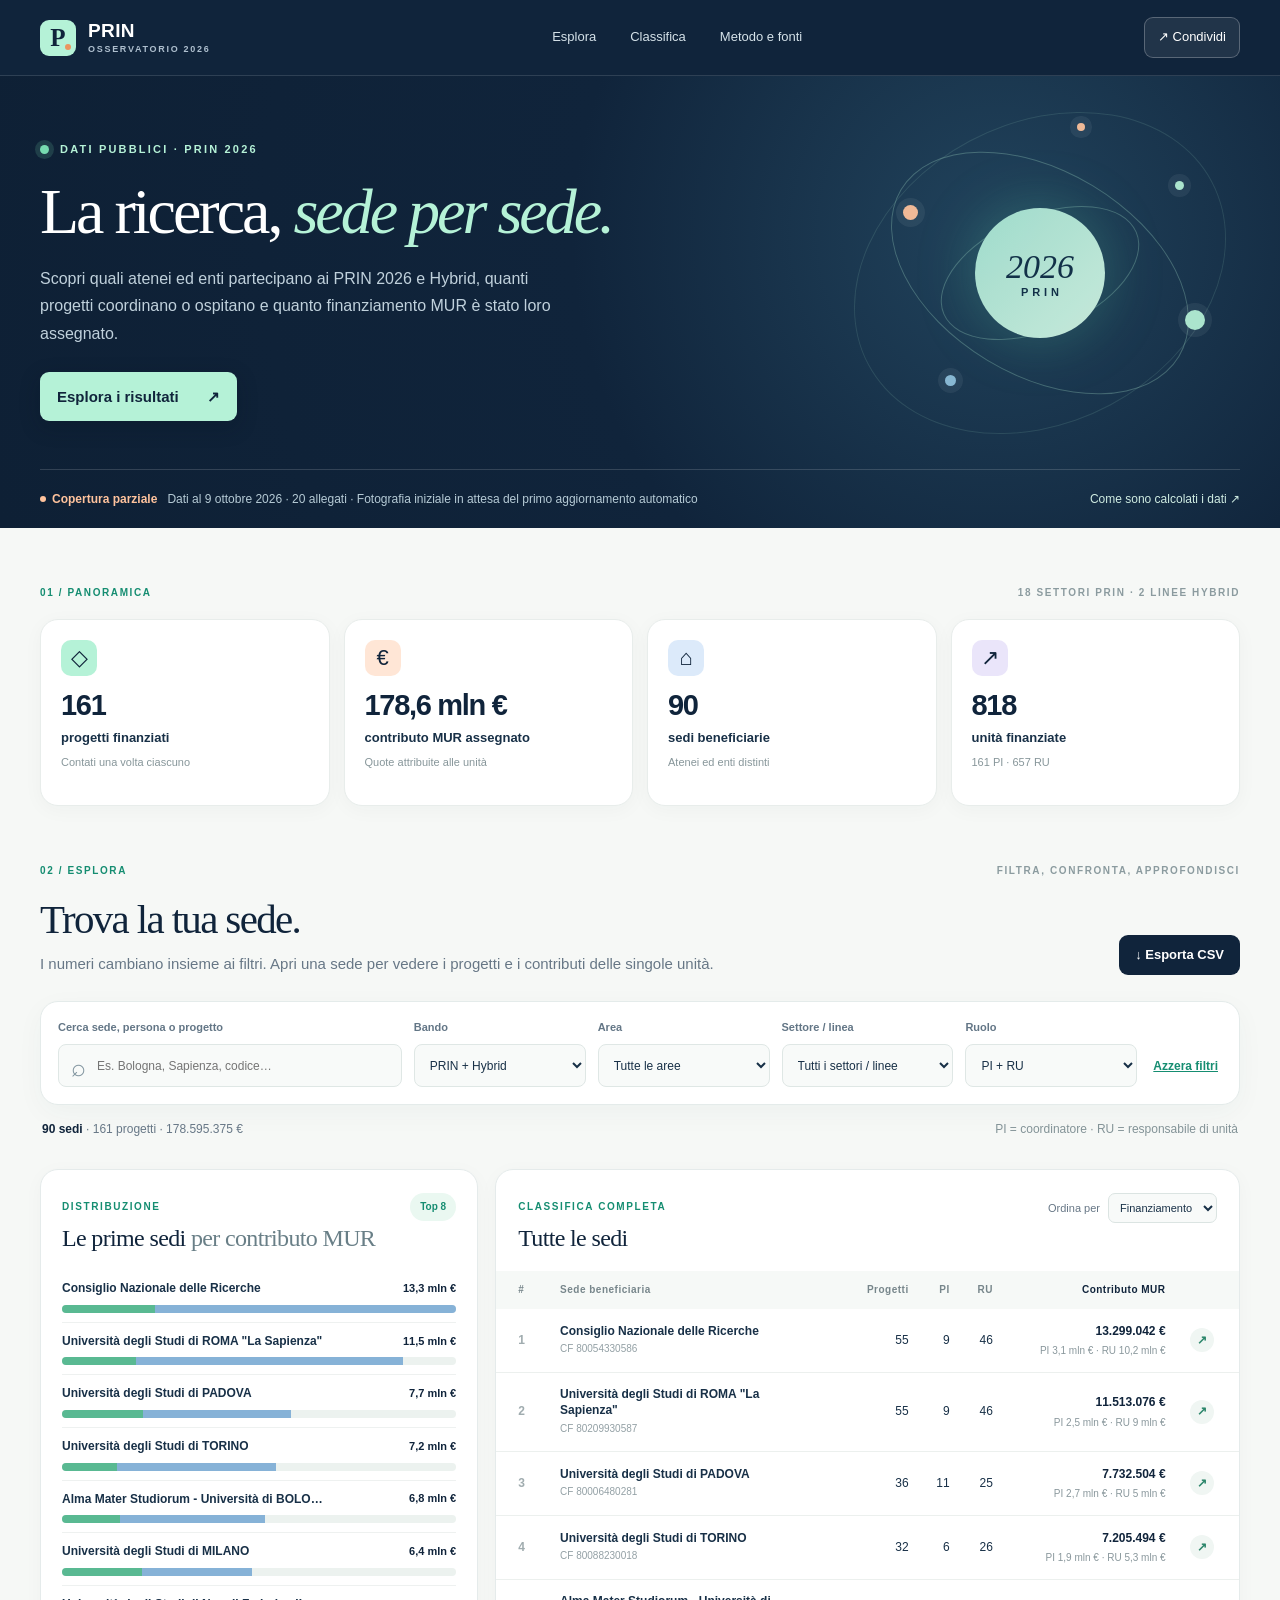
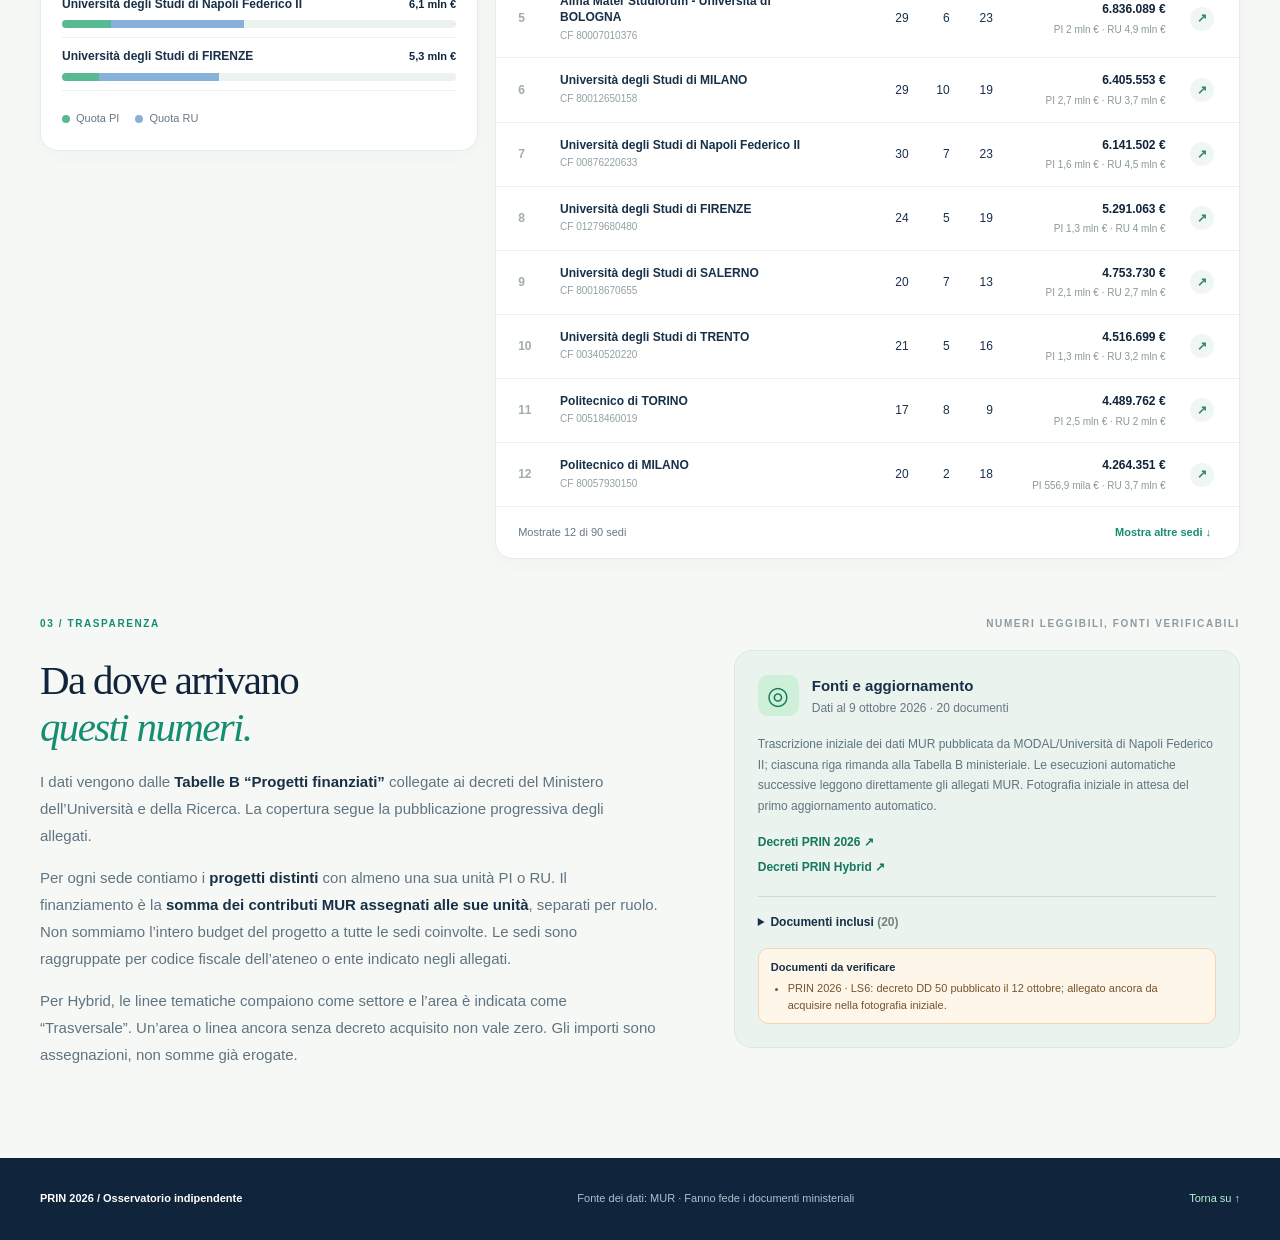
==== index.html @ c135c5c7 "Add files via upload" ====
<!doctype html>
<html lang="it">
<head>
  <meta charset="utf-8">
  <meta name="viewport" content="width=device-width, initial-scale=1">
  <meta name="theme-color" content="#10243b">
  <meta name="description" content="Esplora i progetti e i contributi MUR dei PRIN 2026 e PRIN Hybrid, per sede, area, settore e ruolo PI o RU.">
  <title>PRIN 2026 · Osservatorio dei finanziamenti</title>
  <link rel="icon" href="data:image/svg+xml,%3Csvg xmlns='http://www.w3.org/2000/svg' viewBox='0 0 64 64'%3E%3Crect width='64' height='64' rx='17' fill='%2310243b'/%3E%3Cpath d='M15 47V17h15c9 0 14 4 14 12s-5 12-14 12h-7v6zm8-14h7c4 0 6-1 6-4s-2-4-6-4h-7z' fill='%23aff0d6'/%3E%3Ccircle cx='48' cy='46' r='5' fill='%23ffbc8f'/%3E%3C/svg%3E">
  <link rel="stylesheet" href="./styles.css">
  <script defer src="./app.js"></script>
</head>
<body>
  <a class="skip" href="#esplora">Vai ai risultati</a>
  <header class="site-header">
    <div class="wrap nav-row">
      <a class="brand" href="#inizio" aria-label="PRIN 2026, torna all'inizio"><span class="brand-mark">P<span class="brand-dot"></span></span><span>PRIN <small>OSSERVATORIO 2026</small></span></a>
      <nav aria-label="Navigazione principale"><a href="#esplora">Esplora</a><a href="#classifica">Classifica</a><a href="#metodo">Metodo e fonti</a></nav>
      <button class="nav-share" type="button" id="shareBtn" aria-label="Copia il link con i filtri correnti">↗ <span>Condividi</span></button>
    </div>
  </header>

  <main id="inizio">
    <section class="hero" aria-labelledby="hero-title">
      <div class="wrap hero-inner">
        <div class="hero-copy">
          <p class="eyebrow"><span class="pulse" aria-hidden="true"></span> DATI PUBBLICI · PRIN 2026</p>
          <h1 id="hero-title">La ricerca, <em>sede per sede.</em></h1>
          <p class="hero-sub">Scopri quali atenei ed enti partecipano ai PRIN 2026 e Hybrid, quanti progetti coordinano o ospitano e quanto finanziamento MUR è stato loro assegnato.</p>
          <a class="hero-action" href="#esplora">Esplora i risultati <span aria-hidden="true">↗</span></a>
        </div>
        <div class="hero-art" aria-hidden="true"><span class="orbit orbit-one"></span><span class="orbit orbit-two"></span><span class="orbit orbit-three"></span><span class="art-center">2026<small>PRIN</small></span><span class="art-node node-a"></span><span class="art-node node-b"></span><span class="art-node node-c"></span><span class="art-node node-d"></span><span class="art-node node-e"></span></div>
      </div>
      <div class="wrap hero-foot"><div class="status-line" id="statusLine" role="status">Caricamento dei dati…</div><a href="#metodo">Come sono calcolati i dati <span aria-hidden="true">↗</span></a></div>
    </section>

    <section class="wrap overview" aria-label="Numeri principali">
      <div class="section-kicker"><span>01 / PANORAMICA</span><span id="coverageLabel">Risultati pubblicati e acquisiti</span></div>
      <div class="kpis">
        <div class="kpi"><div class="kpi-icon mint">◇</div><div class="kpi-value" id="kpiProjects">—</div><div class="kpi-name">progetti finanziati</div><div class="kpi-hint">Contati una volta ciascuno</div></div>
        <div class="kpi"><div class="kpi-icon peach">€</div><div class="kpi-value" id="kpiFunding">—</div><div class="kpi-name">contributo MUR assegnato</div><div class="kpi-hint">Quote attribuite alle unità</div></div>
        <div class="kpi"><div class="kpi-icon blue">⌂</div><div class="kpi-value" id="kpiInstitutions">—</div><div class="kpi-name">sedi beneficiarie</div><div class="kpi-hint">Atenei ed enti distinti</div></div>
        <div class="kpi"><div class="kpi-icon lavender">↗</div><div class="kpi-value" id="kpiUnits">—</div><div class="kpi-name">unità finanziate</div><div class="kpi-hint" id="rolesHint">PI e RU nelle Tabelle B</div></div>
      </div>
    </section>

    <section class="wrap explore" id="esplora" aria-labelledby="explore-title">
      <div class="section-kicker"><span>02 / ESPLORA</span><span>Filtra, confronta, approfondisci</span></div>
      <div class="section-heading"><div><h2 id="explore-title">Trova la tua sede.</h2><p>I numeri cambiano insieme ai filtri. Apri una sede per vedere i progetti e i contributi delle singole unità.</p></div><button class="export-btn" type="button" id="exportBtn" disabled>↓ Esporta CSV</button></div>

      <div class="filters" aria-label="Filtri dei risultati">
        <div class="search-wrap"><label for="search">Cerca sede, persona o progetto</label><div class="search-field"><span aria-hidden="true">⌕</span><input id="search" type="search" autocomplete="off" placeholder="Es. Bologna, Sapienza, codice…"></div></div>
        <div class="filter-field"><label for="program">Bando</label><select id="program"><option value="all">PRIN + Hybrid</option><option value="ordinary">PRIN 2026</option><option value="hybrid">PRIN Hybrid</option></select></div>
        <div class="filter-field"><label for="area">Area</label><select id="area"><option value="all">Tutte le aree</option></select></div>
        <div class="filter-field"><label for="sector">Settore / linea</label><select id="sector"><option value="all">Tutti</option></select></div>
        <div class="filter-field"><label for="role">Ruolo</label><select id="role"><option value="all">PI + RU</option><option value="PI">Solo PI</option><option value="RU">Solo RU</option></select></div>
        <button class="clear-btn" type="button" id="resetBtn">Azzera filtri</button>
      </div>
      <div class="filter-meta"><span id="matchSummary" aria-live="polite">—</span><span class="filter-tip">PI = coordinatore · RU = responsabile di unità</span></div>
    </section>

    <section class="wrap rankings" id="classifica" aria-labelledby="ranking-title">
      <div class="chart-panel"><div class="panel-top"><div><span class="panel-label">DISTRIBUZIONE</span><h2>Le prime sedi <span>per contributo MUR</span></h2></div><span class="chart-tag" id="chartTag">Top 8</span></div><div id="chart" class="chart" aria-label="Prime otto sedi per finanziamento"></div><div class="chart-legend"><span><i class="legend-dot pi"></i>Quota PI</span><span><i class="legend-dot ru"></i>Quota RU</span></div></div>
      <div class="list-panel"><div class="panel-top"><div><span class="panel-label">CLASSIFICA COMPLETA</span><h2 id="ranking-title">Tutte le sedi</h2></div><label class="sort-control" for="sort">Ordina per <select id="sort"><option value="funding">Finanziamento</option><option value="projects">Progetti</option><option value="pi">Progetti PI</option><option value="name">Nome</option></select></label></div>
        <div class="table-scroll"><table><thead><tr><th scope="col">#</th><th scope="col">Sede beneficiaria</th><th scope="col" class="num">Progetti</th><th scope="col" class="num">PI</th><th scope="col" class="num">RU</th><th scope="col" class="num money-col">Contributo MUR</th><th scope="col"><span class="sr-only">Dettaglio</span></th></tr></thead><tbody id="rankBody"><tr><td colspan="7" class="empty">Caricamento…</td></tr></tbody></table></div>
        <div class="list-foot"><span id="showing">—</span><button type="button" id="moreBtn" hidden>Mostra altre sedi ↓</button></div>
      </div>
    </section>

    <section class="wrap method" id="metodo" aria-labelledby="method-title"><div class="section-kicker"><span>03 / TRASPARENZA</span><span>Numeri leggibili, fonti verificabili</span></div><div class="method-layout"><div><h2 id="method-title">Da dove arrivano<br><em>questi numeri.</em></h2><p>I dati vengono dalle <strong>Tabelle B “Progetti finanziati”</strong> collegate ai decreti del Ministero dell’Università e della Ricerca. La copertura segue la pubblicazione progressiva degli allegati.</p><p>Per ogni sede contiamo i <strong>progetti distinti</strong> con almeno una sua unità PI o RU. Il finanziamento è la <strong>somma dei contributi MUR assegnati alle sue unità</strong>, separati per ruolo. Non sommiamo l’intero budget del progetto a tutte le sedi coinvolte. Le sedi sono raggruppate per codice fiscale dell’ateneo o ente indicato negli allegati.</p><p>Per Hybrid, le linee tematiche compaiono come settore e l’area è indicata come “Trasversale”. Un’area o linea ancora senza decreto acquisito non vale zero. Gli importi sono assegnazioni, non somme già erogate.</p></div><aside class="source-card"><div class="source-head"><span class="source-icon">◎</span><div><strong>Fonti e aggiornamento</strong><span id="sourceDate">In caricamento…</span></div></div><p id="sourceState">I risultati pubblicati sono acquisiti automaticamente quando il sito ospitante esegue l’aggiornamento programmato.</p><div class="source-links"><a href="https://prin.mur.gov.it/Pages/Index/301" target="_blank" rel="noopener noreferrer">Decreti PRIN 2026 ↗</a><a href="https://prin.mur.gov.it/Pages/Index/321" target="_blank" rel="noopener noreferrer">Decreti PRIN Hybrid ↗</a></div><details><summary>Documenti inclusi <span id="docCount"></span></summary><div id="documents" class="document-list"></div></details><div class="source-warning" id="sourceWarnings" hidden></div></aside></div></section>
  </main>
  <footer><div class="wrap footer-inner"><span>PRIN <span class="footer-year">2026</span> / Osservatorio indipendente</span><span>Fonte dei dati: MUR · Fanno fede i documenti ministeriali</span><a href="#inizio">Torna su ↑</a></div></footer>
  <dialog id="detailDialog" aria-labelledby="detailTitle"><div class="dialog-head"><div><span class="panel-label">DETTAGLIO SEDE</span><h2 id="detailTitle"></h2><p id="detailSubtitle"></p></div><button type="button" id="closeDialog" class="dialog-close" aria-label="Chiudi dettaglio">×</button></div><div id="detailContent" class="dialog-content"></div></dialog>
  <div id="toast" class="toast" role="status" aria-live="polite"></div>
</body>
</html>
---- styles.css ----
:root{--navy:#10243b;--navy-2:#183650;--ink:#183047;--muted:#677786;--line:#dfe7e8;--paper:#f6f8f6;--white:#fff;--mint:#b5f2d7;--green:#158d71;--peach:#ffc39d;--blue:#dceafa;--lav:#eae5fa;--radius:18px}
*{box-sizing:border-box}html{scroll-behavior:smooth;scroll-padding-top:90px}body{margin:0;background:var(--paper);color:var(--ink);font:15px/1.55 -apple-system,BlinkMacSystemFont,"Segoe UI",Arial,sans-serif;-webkit-font-smoothing:antialiased}button,input,select{font:inherit}button{cursor:pointer}a{color:inherit}a:focus-visible,button:focus-visible,input:focus-visible,select:focus-visible,summary:focus-visible{outline:3px solid #33b594;outline-offset:3px}.wrap{width:min(1220px,calc(100% - 80px));margin:auto}.sr-only{position:absolute;width:1px;height:1px;padding:0;margin:-1px;overflow:hidden;clip:rect(0,0,0,0);white-space:nowrap;border:0}.skip{position:fixed;left:1rem;top:-4rem;z-index:20;background:white;padding:.65rem 1rem}.skip:focus{top:1rem}
.site-header{height:76px;background:var(--navy);color:white;border-bottom:1px solid #ffffff20}.nav-row{height:100%;display:flex;align-items:center;justify-content:space-between;gap:28px}.brand{display:inline-flex;gap:12px;align-items:center;text-decoration:none;font-size:19px;font-weight:800;letter-spacing:.02em;line-height:1}.brand small{display:block;color:#aebfce;font-size:9px;letter-spacing:.19em;font-weight:700;margin-top:5px}.brand-mark{position:relative;display:grid;place-items:center;width:36px;height:36px;border-radius:9px;background:var(--mint);color:var(--navy);font:700 25px Georgia,serif}.brand-dot{position:absolute;width:6px;height:6px;border-radius:50%;background:#eb955f;right:5px;bottom:6px}.nav-row nav{display:flex;align-items:center;gap:34px}.nav-row nav a{color:#d5e2e9;text-decoration:none;font-size:13px}.nav-row nav a:hover{color:var(--mint)}.nav-share{background:#ffffff13;border:1px solid #ffffff40;color:white;border-radius:9px;padding:9px 13px;font-size:13px}.nav-share:hover{background:#ffffff28}
.hero{background:radial-gradient(circle at 78% 35%,#21435c 0,#10243b 41%,#0e2035 100%);color:white;overflow:hidden}.hero-inner{min-height:382px;display:grid;grid-template-columns:1.1fr .9fr;align-items:center;position:relative}.hero-copy{padding:54px 0 48px;z-index:1}.eyebrow{color:var(--mint);font-size:11px;font-weight:800;letter-spacing:.2em;display:flex;align-items:center;gap:11px}.pulse{width:9px;height:9px;background:#77dbb0;border-radius:50%;box-shadow:0 0 0 5px #77dbb029}.hero h1{font:normal clamp(47px,5vw,77px)/1.05 Georgia,"Times New Roman",serif;letter-spacing:-.047em;max-width:650px;margin:20px 0}.hero h1 em{color:var(--mint);font-weight:400}.hero-sub{color:#c0d1dc;max-width:525px;font-size:16px;line-height:1.7;margin:0 0 25px}.hero-action{display:inline-flex;align-items:center;gap:28px;background:var(--mint);color:var(--navy);font-weight:750;text-decoration:none;padding:13px 17px;border-radius:9px;box-shadow:0 6px 20px #09131f40}.hero-action:hover{background:#d8fae8}.hero-art{position:relative;width:400px;height:335px;justify-self:end;opacity:.93}.orbit{position:absolute;border:1px solid #b5f2d74a;border-radius:50%;left:50%;top:50%;transform:translate(-50%,-50%) rotate(-23deg)}.orbit-one{width:210px;height:115px}.orbit-two{width:325px;height:205px;transform:translate(-50%,-50%) rotate(31deg)}.orbit-three{width:390px;height:300px;transform:translate(-50%,-50%) rotate(-28deg);border-color:#b5f2d721}.art-center{position:absolute;left:50%;top:50%;transform:translate(-50%,-50%);display:grid;place-items:center;align-content:center;width:130px;height:130px;border-radius:50%;background:linear-gradient(135deg,#a9e7d4,#d4f7e5);color:#123047;font:italic 34px Georgia,serif;box-shadow:0 0 60px #60d5a745}.art-center small{display:block;font:700 11px Arial,sans-serif;letter-spacing:.35em;margin-left:.35em}.art-node{position:absolute;border-radius:50%;box-shadow:0 0 0 7px #ffffff11}.node-a{width:15px;height:15px;background:var(--peach);left:63px;top:100px}.node-b{width:9px;height:9px;background:#b7f2d7;left:335px;top:76px}.node-c{width:20px;height:20px;background:#b7f2d7;left:345px;top:205px}.node-d{width:11px;height:11px;background:#90c1dc;left:105px;top:270px}.node-e{width:8px;height:8px;background:var(--peach);left:237px;top:18px}.hero-foot{display:flex;justify-content:space-between;align-items:center;gap:20px;min-height:59px;border-top:1px solid #ffffff26;color:#b6cbd6;font-size:12px}.hero-foot a{text-decoration:none;color:#cfece2;white-space:nowrap}.hero-foot a:hover{text-decoration:underline}.status-line{display:flex;gap:10px;align-items:center;flex-wrap:wrap}.status-badge{display:inline-flex;align-items:center;gap:6px;color:var(--mint);font-weight:750}.status-badge:before{content:"";width:6px;height:6px;background:#79d9ad;border-radius:50%}.status-badge.attention{color:var(--peach)}.status-badge.attention:before{background:var(--peach)}
.overview,.explore,.rankings,.method{padding-top:57px}.section-kicker{display:flex;justify-content:space-between;align-items:center;gap:18px;color:#8b9b9f;font-size:10px;font-weight:800;letter-spacing:.16em;text-transform:uppercase;margin-bottom:18px}.section-kicker span:first-child{color:var(--green)}.kpis{display:grid;grid-template-columns:repeat(4,1fr);gap:14px}.kpi{background:white;border:1px solid #e8edeb;border-radius:var(--radius);padding:20px;min-height:187px;box-shadow:0 4px 20px #1b344509}.kpi-icon{display:grid;place-items:center;width:36px;height:36px;border-radius:10px;font-size:22px;line-height:1;color:var(--navy);margin-bottom:14px}.kpi-icon.mint{background:var(--mint)}.kpi-icon.peach{background:#ffe6d6}.kpi-icon.blue{background:var(--blue)}.kpi-icon.lavender{background:var(--lav)}.kpi-value{font-size:29px;letter-spacing:-.045em;font-weight:800;color:var(--navy);line-height:1.1;white-space:nowrap}.kpi-name{font-size:13px;font-weight:730;margin-top:7px}.kpi-hint{color:#87969a;font-size:11px;margin-top:5px}
.section-heading{display:flex;justify-content:space-between;align-items:end;gap:18px;margin-bottom:26px}.section-heading h2,.method h2{font:normal clamp(34px,3.2vw,47px)/1.15 Georgia,serif;letter-spacing:-.04em;color:var(--navy);margin:0 0 9px}.section-heading p{color:var(--muted);margin:0;max-width:750px}.export-btn{background:var(--navy);color:white;border:0;border-radius:9px;padding:10px 16px;white-space:nowrap;font-weight:700;font-size:13px}.export-btn:hover{background:#234665}.export-btn:disabled{opacity:.5;cursor:wait}.filters{display:grid;grid-template-columns:minmax(220px,2fr) repeat(4,minmax(110px,1fr)) auto;gap:12px;align-items:end;background:white;border:1px solid #e4ebea;border-radius:var(--radius);padding:17px;box-shadow:0 8px 28px #25424a0a}.filters label{display:block;color:#637686;font-weight:750;font-size:11px;margin:0 0 8px}.filters input,.filters select{background:#f8faf9;color:var(--ink);border:1px solid #dfe7e5;border-radius:8px;height:43px;width:100%;padding:0 11px;font-size:12px;outline:none}.filters input:focus,.filters select:focus{border-color:var(--green);box-shadow:0 0 0 3px #82dac138}.filters select{padding-right:7px}.search-field{position:relative}.search-field span{position:absolute;left:13px;top:4px;font-size:25px;color:#81949f;pointer-events:none}.search-field input{padding-left:38px}.clear-btn{background:transparent;color:var(--green);border:0;text-decoration:underline;font-size:12px;font-weight:750;white-space:nowrap;padding:0 4px 12px}.clear-btn:hover{color:#105e50}.filter-meta{display:flex;align-items:center;justify-content:space-between;gap:15px;color:var(--muted);font-size:12px;margin:15px 2px 0}.filter-meta strong{color:var(--navy)}.filter-tip{color:#839397}
.rankings{display:grid;grid-template-columns:1fr 1.7fr;gap:17px;padding-top:30px;align-items:start}.chart-panel,.list-panel{background:white;border:1px solid #e5ebeb;border-radius:var(--radius);box-shadow:0 4px 20px #1b344508;overflow:hidden}.chart-panel{padding:23px 21px}.panel-top{display:flex;align-items:start;justify-content:space-between;gap:12px}.panel-label{color:var(--green);font-size:10px;letter-spacing:.16em;font-weight:800}.panel-top h2{font:normal 24px/1.25 Georgia,serif;letter-spacing:-.027em;color:var(--navy);margin:7px 0 0}.panel-top h2 span{color:#697f87}.chart-tag{color:var(--green);background:#eaf8f1;border-radius:30px;font-size:10px;font-weight:800;padding:6px 10px;white-space:nowrap}.chart{padding-top:17px;min-height:330px}.bar-row{padding:9px 0;border-bottom:1px solid #eef1f0}.bar-head{display:flex;justify-content:space-between;gap:10px;align-items:center;font-size:12px;margin-bottom:7px}.bar-head button{background:none;border:0;padding:0;text-align:left;color:var(--ink);font-weight:710;overflow:hidden;white-space:nowrap;text-overflow:ellipsis;max-width:68%}.bar-head button:hover{text-decoration:underline}.bar-head strong{white-space:nowrap;font-variant-numeric:tabular-nums;font-size:11px;color:var(--navy)}.bar-track{height:8px;background:#ecf2ef;border-radius:20px;overflow:hidden;display:flex}.bar-piece{height:100%}.bar-piece.pi{background:#59b992}.bar-piece.ru{background:#86b2d7}.chart-legend{display:flex;gap:16px;margin:19px 0 0;color:var(--muted);font-size:11px}.chart-legend span{display:flex;align-items:center;gap:6px}.legend-dot{display:inline-block;width:8px;height:8px;border-radius:50%}.legend-dot.pi{background:#59b992}.legend-dot.ru{background:#86b2d7}
.list-panel .panel-top{padding:23px 22px 18px}.sort-control{display:flex;align-items:center;gap:8px;color:var(--muted);font-size:11px;white-space:nowrap}.sort-control select{border:1px solid #dbe4e2;border-radius:7px;background:#f8faf9;color:var(--ink);padding:7px;font-size:11px}.table-scroll{overflow-x:auto}table{width:100%;border-collapse:collapse;font-size:12px;min-width:610px}thead{background:#f6f9f7;color:#77868b}th{text-align:left;padding:11px 12px;font-size:10px;letter-spacing:.05em;font-weight:800}th:first-child,td:first-child{padding-left:22px}th:last-child,td:last-child{padding-right:20px}td{padding:13px 12px;border-bottom:1px solid #ecf0ee;vertical-align:middle}tr:last-child td{border-bottom:0}tbody tr:hover{background:#f7fbf8}.rank-no{color:#a0acaf;font-weight:750}.inst-button{border:0;background:none;padding:0;text-align:left;color:var(--ink);font-weight:700;line-height:1.38;max-width:250px}.inst-button:hover{color:var(--green);text-decoration:underline}.inst-sub{display:block;color:#93a0a5;font-size:10px;font-weight:500;margin-top:3px}.num{text-align:right;font-variant-numeric:tabular-nums}.money-col{font-weight:800;color:var(--navy);white-space:nowrap}.row-arrow{border:0;background:#f0f6f3;color:#2c866b;width:24px;height:24px;border-radius:50%;font-weight:bold}.row-arrow:hover{background:#d9f1e6}.empty{text-align:center;padding:34px;color:var(--muted)}.list-foot{display:flex;align-items:center;justify-content:space-between;gap:12px;padding:16px 22px;color:var(--muted);font-size:11px;border-top:1px solid #edf1f0}.list-foot button{background:none;color:var(--green);border:0;font-size:11px;font-weight:800}.list-foot button:hover{text-decoration:underline}
.method{padding-bottom:75px}.method-layout{display:grid;grid-template-columns:1.1fr .9fr;gap:75px;align-items:start}.method h2{margin:7px 0 17px}.method h2 em{color:var(--green);font-weight:400}.method p{color:#5f7480;line-height:1.8;max-width:670px}.method strong{color:var(--ink)}.source-card{background:#eaf3ed;border:1px solid #daeadf;padding:23px;border-radius:var(--radius);color:var(--ink)}.source-head{display:flex;align-items:center;gap:13px}.source-head strong,.source-head span:last-child{display:block}.source-head span:last-child{font-size:12px;color:var(--muted);margin-top:2px}.source-icon{display:grid;place-items:center;width:41px;height:41px;border-radius:10px;background:#cef0d8;color:#167b5c;font-size:25px}.source-card p{font-size:12px;line-height:1.7;margin:17px 0}.source-links{display:grid;gap:6px}.source-links a,.document-list a{font-size:12px;font-weight:700;color:#16785e;text-decoration:none}.source-links a:hover,.document-list a:hover{text-decoration:underline}.source-card details{margin-top:20px;border-top:1px solid #cadece;padding-top:16px}.source-card summary{font-size:12px;font-weight:750;cursor:pointer}.source-card summary span{color:#72857b}.document-list{margin-top:12px;max-height:225px;overflow:auto;display:grid;gap:7px}.document-list a{display:block;font-weight:600}.source-warning{margin-top:16px;background:#fff6ea;border:1px solid #f1d4b3;color:#75532d;border-radius:10px;padding:10px 12px;font-size:11px;line-height:1.5}.source-warning strong{display:block;margin-bottom:5px}.source-warning ul{margin:0;padding-left:17px}
footer{background:var(--navy);color:#adc2cd}.footer-inner{display:flex;justify-content:space-between;align-items:center;gap:14px;min-height:82px;font-size:11px}.footer-inner span:first-child{color:white;font-weight:750}.footer-year{color:var(--mint)}.footer-inner a{color:var(--mint);text-decoration:none}
dialog{border:0;border-radius:18px;padding:0;width:min(700px,calc(100% - 28px));max-height:min(85vh,850px);box-shadow:0 24px 75px #091f3680;color:var(--ink)}dialog::backdrop{background:#071c31b5;backdrop-filter:blur(3px)}.dialog-head{padding:26px 28px 20px;display:flex;justify-content:space-between;align-items:start;gap:12px;border-bottom:1px solid var(--line)}.dialog-head h2{font:normal 30px/1.15 Georgia,serif;letter-spacing:-.03em;margin:6px 0 4px;color:var(--navy)}.dialog-head p{color:var(--muted);font-size:12px;margin:0}.dialog-close{flex:none;width:32px;height:32px;border-radius:50%;border:0;background:#f0f4f2;color:var(--navy);font-size:23px;line-height:1}.dialog-content{padding:22px 28px 28px;max-height:calc(85vh - 118px);overflow:auto}.detail-metrics{display:grid;grid-template-columns:repeat(3,1fr);gap:10px;margin-bottom:22px}.detail-metrics div{background:#f3f8f5;padding:13px;border-radius:10px}.detail-metrics strong{display:block;color:var(--navy);font-size:20px}.detail-metrics span{display:block;font-size:11px;color:var(--muted)}.detail-heading{font-weight:800;font-size:12px;margin:0 0 10px;color:var(--navy)}.project-card{border:1px solid var(--line);border-radius:10px;padding:13px;margin-bottom:9px}.project-top{display:flex;justify-content:space-between;align-items:start;gap:10px}.project-top strong{display:block;font-size:13px;color:var(--navy);line-height:1.3}.project-top small{display:block;color:var(--muted);font-size:11px;margin-top:3px}.project-amount{color:var(--navy);font-weight:800;white-space:nowrap;font-size:12px}.project-bottom{display:flex;flex-wrap:wrap;justify-content:space-between;gap:6px;margin-top:11px;color:var(--muted);font-size:11px}.role-chip{color:#15775b;background:#e4f5eb;border-radius:6px;padding:2px 6px;font-weight:800}.role-chip.ru{color:#427293;background:#e7f2fb}.project-bottom a{color:var(--green);text-decoration:none}.project-bottom a:hover{text-decoration:underline}.toast{position:fixed;right:22px;bottom:22px;z-index:15;background:var(--navy);color:white;padding:12px 16px;border-radius:10px;box-shadow:0 10px 25px #10243b44;opacity:0;transform:translateY(10px);transition:.2s;pointer-events:none;font-size:12px}.toast.visible{opacity:1;transform:translateY(0)}
@media(max-width:1100px){.filters{grid-template-columns:repeat(4,1fr)}.search-wrap{grid-column:span 2}.clear-btn{justify-self:start}.rankings{grid-template-columns:1fr 1.35fr}.hero-art{transform:scale(.82);transform-origin:center right}}@media(max-width:800px){.wrap{width:min(100% - 36px,650px)}.site-header{height:66px}.nav-row nav{display:none}.hero-inner{display:block;min-height:unset}.hero-copy{padding:47px 0 35px}.hero h1{font-size:clamp(44px,9vw,64px)}.hero-art{display:none}.hero-foot{padding:12px 0;align-items:flex-start}.kpis{grid-template-columns:repeat(2,1fr)}.rankings,.method-layout{grid-template-columns:1fr}.method-layout{gap:20px}.chart{min-height:0}.filters{grid-template-columns:repeat(2,1fr)}.search-wrap{grid-column:span 2}.filter-field{min-width:0}.section-heading{align-items:start}.section-kicker span:last-child{display:none}}@media(max-width:520px){.wrap{width:calc(100% - 28px)}.brand{font-size:16px}.brand small{font-size:8px}.brand-mark{width:32px;height:32px}.nav-share span{display:none}.hero-sub{font-size:14px}.hero-foot a{display:none}.overview,.explore,.method{padding-top:40px}.kpis{gap:9px}.kpi{min-height:151px;padding:14px}.kpi-value{font-size:23px}.kpi-name{font-size:12px}.section-heading{display:block}.export-btn{margin-top:16px}.filters{padding:13px;gap:10px}.filter-tip{display:none}.filter-field select{font-size:11px}.rankings{padding-top:20px}.method{padding-bottom:45px}.section-kicker{font-size:9px}.panel-top h2{font-size:21px}.list-panel .panel-top{display:block}.sort-control{margin-top:13px}.dialog-head,.dialog-content{padding-left:17px;padding-right:17px}.detail-metrics{grid-template-columns:repeat(3,1fr)}.detail-metrics strong{font-size:16px}.footer-inner{align-items:flex-start;flex-direction:column;padding:19px 0;gap:5px}}
.table-scroll table{min-width:690px}.funding-split{display:block;color:#89979c;font-size:10px;font-weight:500;margin-top:3px}.detail-split{color:var(--muted);font-size:12px;margin:0 0 22px}.detail-split strong{color:var(--navy)}
@media(prefers-reduced-motion:reduce){html{scroll-behavior:auto}.toast{transition:none}}
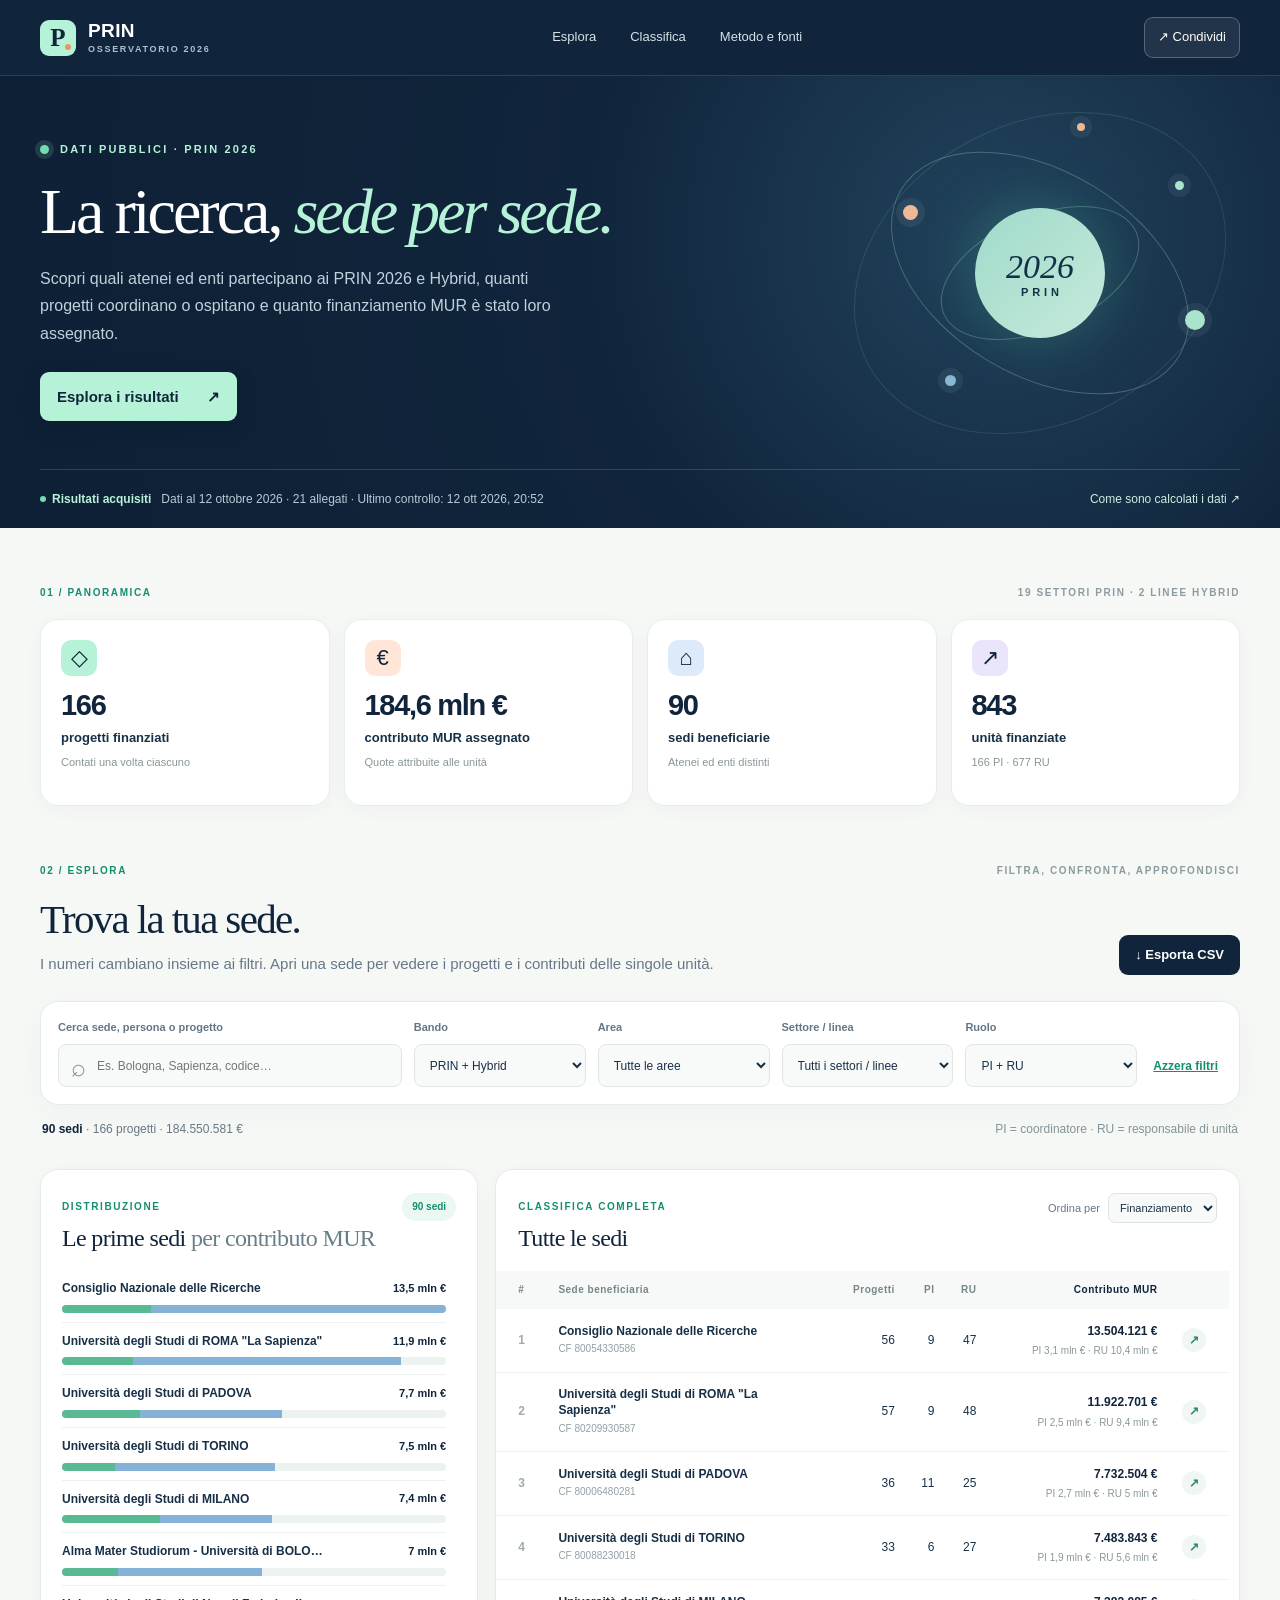
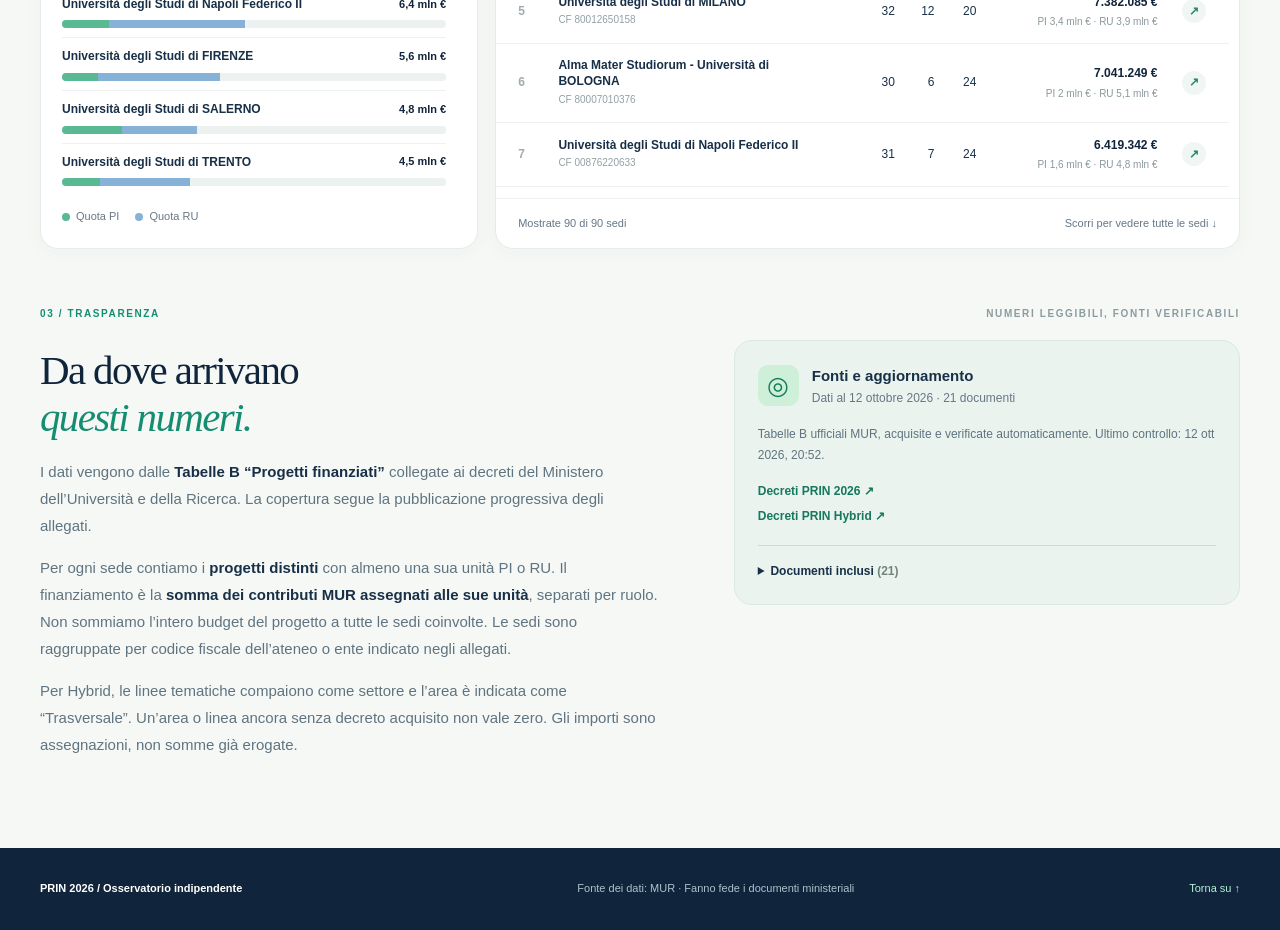
==== commit 0af08a1e: "Add files via upload" ====
--- a/index.html
+++ b/index.html
@@ -60,10 +60,10 @@
     </section>
 
     <section class="wrap rankings" id="classifica" aria-labelledby="ranking-title">
-      <div class="chart-panel"><div class="panel-top"><div><span class="panel-label">DISTRIBUZIONE</span><h2>Le prime sedi <span>per contributo MUR</span></h2></div><span class="chart-tag" id="chartTag">Top 8</span></div><div id="chart" class="chart" aria-label="Prime otto sedi per finanziamento"></div><div class="chart-legend"><span><i class="legend-dot pi"></i>Quota PI</span><span><i class="legend-dot ru"></i>Quota RU</span></div></div>
+      <div class="chart-panel"><div class="panel-top"><div><span class="panel-label">DISTRIBUZIONE</span><h2>Le prime sedi <span>per contributo MUR</span></h2></div><span class="chart-tag" id="chartTag">Tutte le sedi</span></div><div id="chart" class="chart" tabindex="0" role="region" aria-label="Tutte le sedi per contributo MUR: elenco scorribile"></div><div class="chart-legend"><span><i class="legend-dot pi"></i>Quota PI</span><span><i class="legend-dot ru"></i>Quota RU</span></div></div>
       <div class="list-panel"><div class="panel-top"><div><span class="panel-label">CLASSIFICA COMPLETA</span><h2 id="ranking-title">Tutte le sedi</h2></div><label class="sort-control" for="sort">Ordina per <select id="sort"><option value="funding">Finanziamento</option><option value="projects">Progetti</option><option value="pi">Progetti PI</option><option value="name">Nome</option></select></label></div>
-        <div class="table-scroll"><table><thead><tr><th scope="col">#</th><th scope="col">Sede beneficiaria</th><th scope="col" class="num">Progetti</th><th scope="col" class="num">PI</th><th scope="col" class="num">RU</th><th scope="col" class="num money-col">Contributo MUR</th><th scope="col"><span class="sr-only">Dettaglio</span></th></tr></thead><tbody id="rankBody"><tr><td colspan="7" class="empty">Caricamento…</td></tr></tbody></table></div>
-        <div class="list-foot"><span id="showing">—</span><button type="button" id="moreBtn" hidden>Mostra altre sedi ↓</button></div>
+        <div class="table-scroll" tabindex="0" role="region" aria-label="Classifica completa delle sedi: tabella scorribile"><table><thead><tr><th scope="col">#</th><th scope="col">Sede beneficiaria</th><th scope="col" class="num">Progetti</th><th scope="col" class="num">PI</th><th scope="col" class="num">RU</th><th scope="col" class="num money-col">Contributo MUR</th><th scope="col"><span class="sr-only">Dettaglio</span></th></tr></thead><tbody id="rankBody"><tr><td colspan="7" class="empty">Caricamento…</td></tr></tbody></table></div>
+        <div class="list-foot"><span id="showing">—</span><span>Scorri per vedere tutte le sedi ↓</span></div>
       </div>
     </section>
 
--- a/styles.css
+++ b/styles.css
@@ -12,3 +12,14 @@
 @media(max-width:1100px){.filters{grid-template-columns:repeat(4,1fr)}.search-wrap{grid-column:span 2}.clear-btn{justify-self:start}.rankings{grid-template-columns:1fr 1.35fr}.hero-art{transform:scale(.82);transform-origin:center right}}@media(max-width:800px){.wrap{width:min(100% - 36px,650px)}.site-header{height:66px}.nav-row nav{display:none}.hero-inner{display:block;min-height:unset}.hero-copy{padding:47px 0 35px}.hero h1{font-size:clamp(44px,9vw,64px)}.hero-art{display:none}.hero-foot{padding:12px 0;align-items:flex-start}.kpis{grid-template-columns:repeat(2,1fr)}.rankings,.method-layout{grid-template-columns:1fr}.method-layout{gap:20px}.chart{min-height:0}.filters{grid-template-columns:repeat(2,1fr)}.search-wrap{grid-column:span 2}.filter-field{min-width:0}.section-heading{align-items:start}.section-kicker span:last-child{display:none}}@media(max-width:520px){.wrap{width:calc(100% - 28px)}.brand{font-size:16px}.brand small{font-size:8px}.brand-mark{width:32px;height:32px}.nav-share span{display:none}.hero-sub{font-size:14px}.hero-foot a{display:none}.overview,.explore,.method{padding-top:40px}.kpis{gap:9px}.kpi{min-height:151px;padding:14px}.kpi-value{font-size:23px}.kpi-name{font-size:12px}.section-heading{display:block}.export-btn{margin-top:16px}.filters{padding:13px;gap:10px}.filter-tip{display:none}.filter-field select{font-size:11px}.rankings{padding-top:20px}.method{padding-bottom:45px}.section-kicker{font-size:9px}.panel-top h2{font-size:21px}.list-panel .panel-top{display:block}.sort-control{margin-top:13px}.dialog-head,.dialog-content{padding-left:17px;padding-right:17px}.detail-metrics{grid-template-columns:repeat(3,1fr)}.detail-metrics strong{font-size:16px}.footer-inner{align-items:flex-start;flex-direction:column;padding:19px 0;gap:5px}}
 .table-scroll table{min-width:690px}.funding-split{display:block;color:#89979c;font-size:10px;font-weight:500;margin-top:3px}.detail-split{color:var(--muted);font-size:12px;margin:0 0 22px}.detail-split strong{color:var(--navy)}
 @media(prefers-reduced-motion:reduce){html{scroll-behavior:auto}.toast{transition:none}}
+
+/* Both rankings contain every matching institution and scroll independently. */
+.rankings{--ranking-height:680px}
+.chart-panel,.list-panel{height:var(--ranking-height);min-width:0;display:flex;flex-direction:column}
+.chart-panel .panel-top,.list-panel .panel-top,.chart-legend,.list-foot{flex:none}
+.chart{flex:1;min-height:0;margin-top:17px;padding-top:0;overflow-y:auto;scrollbar-gutter:stable}
+.table-scroll{flex:1;min-height:0;overflow:auto;scrollbar-gutter:stable}
+.table-scroll thead th{position:sticky;top:0;z-index:1;background:#f6f9f7}
+.chart,.table-scroll{scrollbar-width:thin;scrollbar-color:#91b5a6 #f3f7f5}
+.chart:focus-visible,.table-scroll:focus-visible{outline:3px solid #33b594;outline-offset:-3px}
+@media(max-width:800px){.rankings{--ranking-height:560px}}
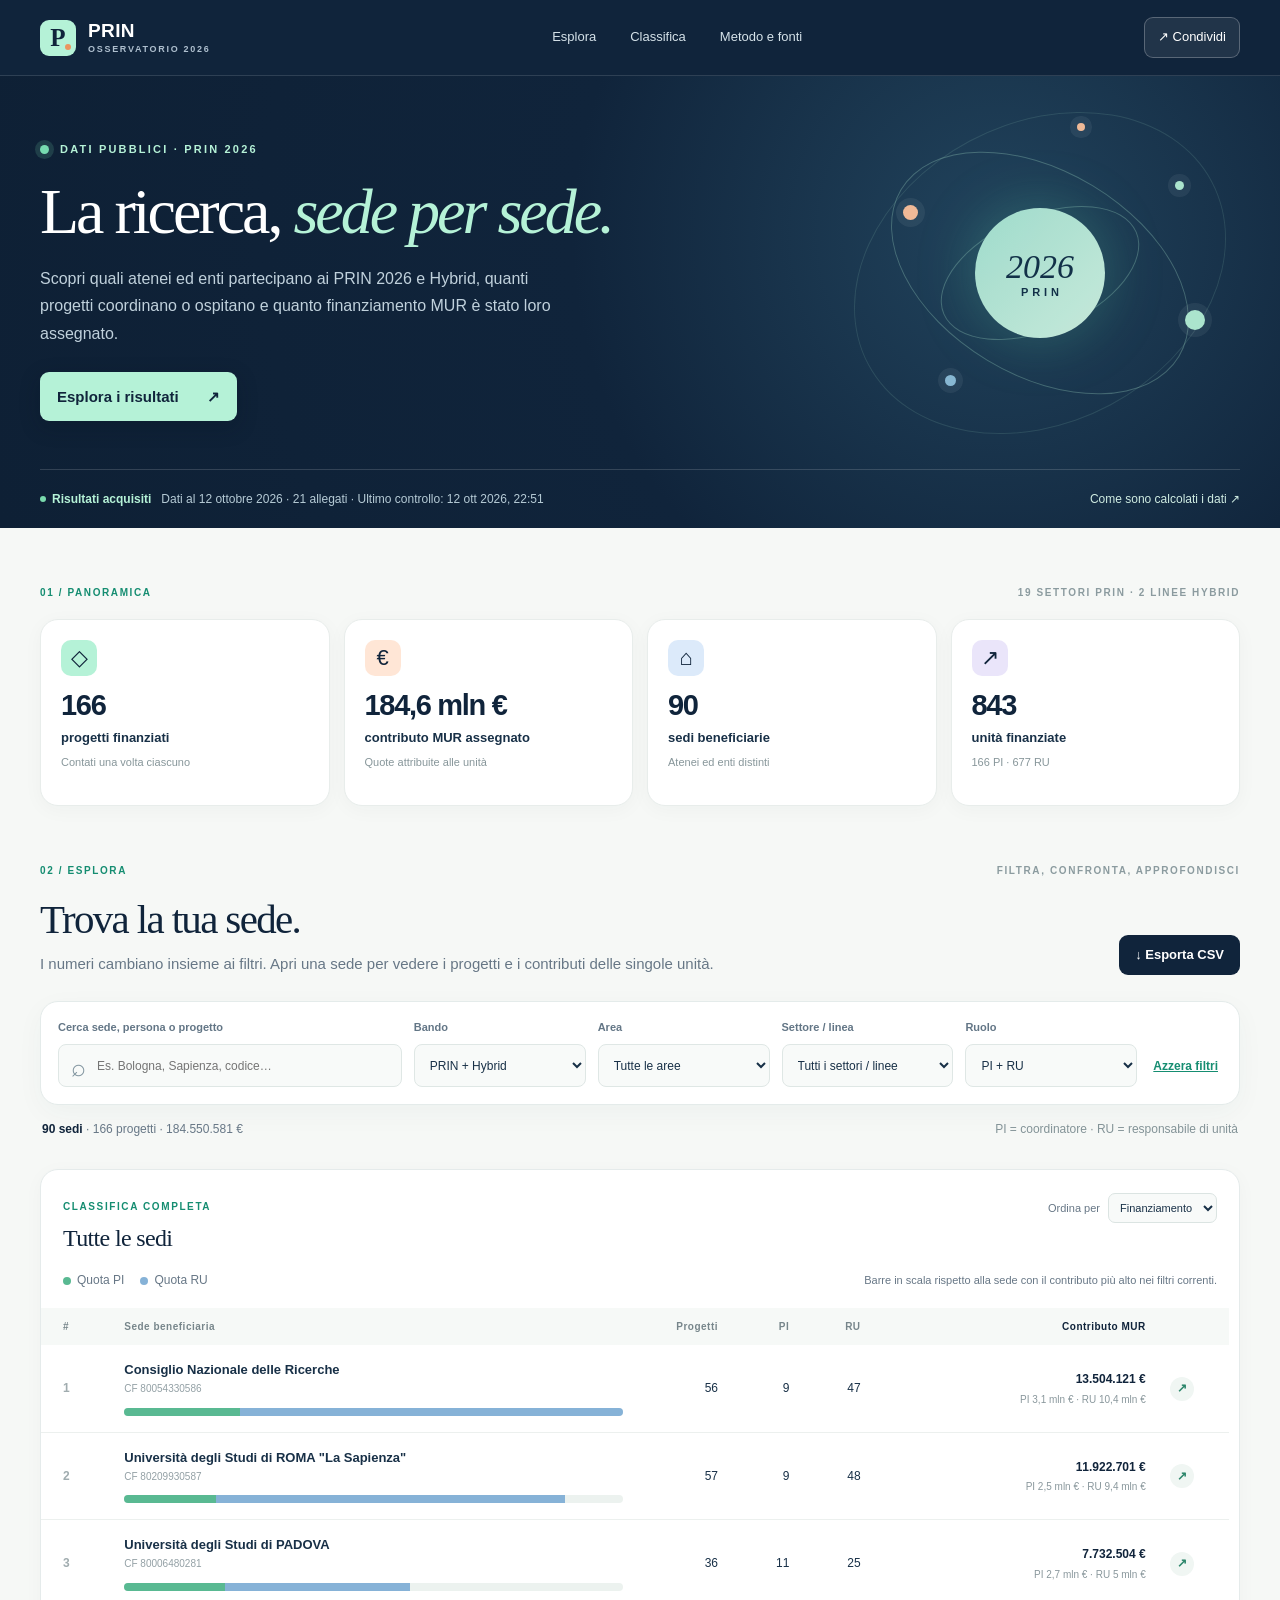
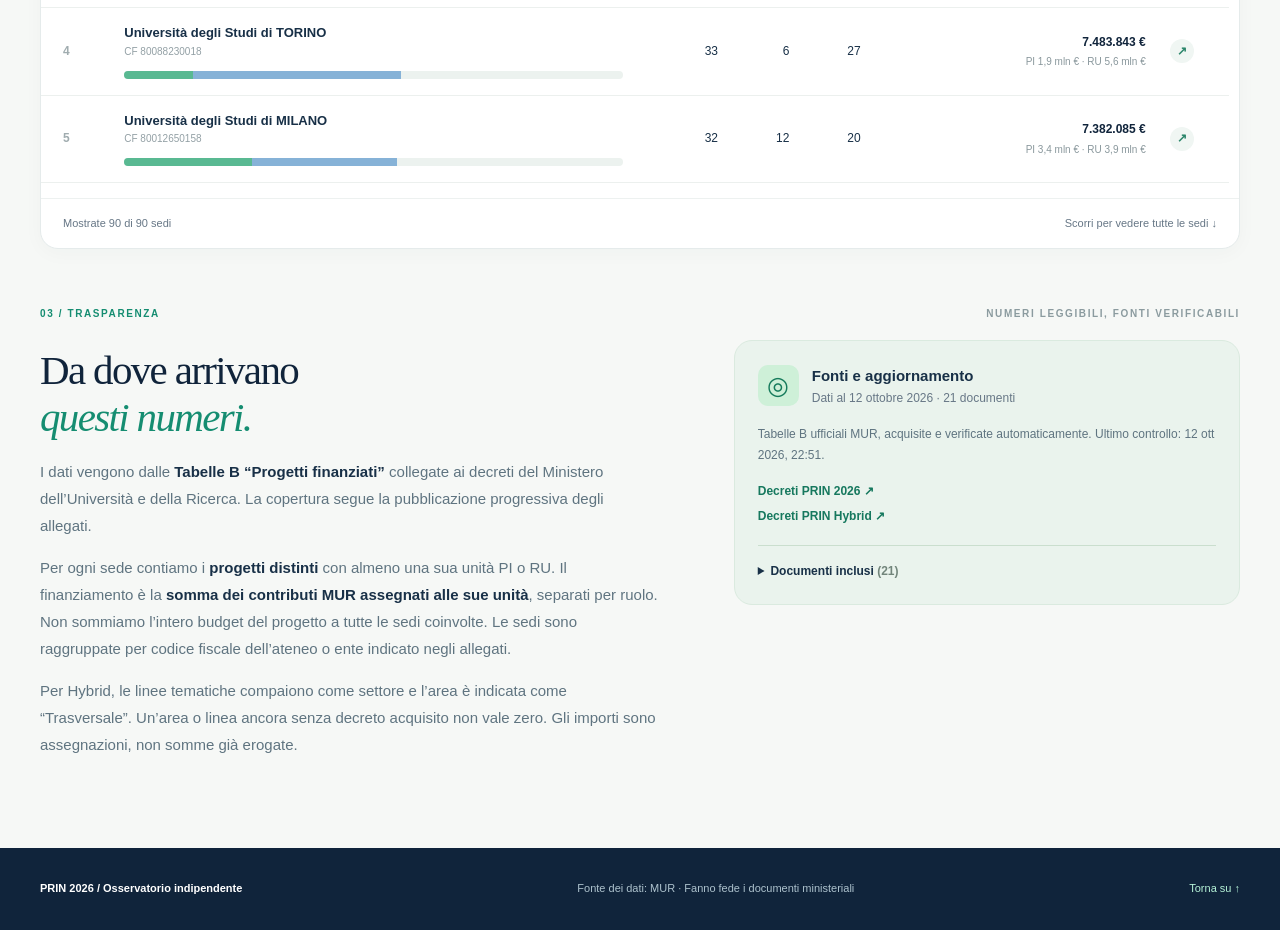
==== commit c0fa561f: "Add files via upload" ====
--- a/index.html
+++ b/index.html
@@ -60,9 +60,9 @@
     </section>
 
     <section class="wrap rankings" id="classifica" aria-labelledby="ranking-title">
-      <div class="chart-panel"><div class="panel-top"><div><span class="panel-label">DISTRIBUZIONE</span><h2>Le prime sedi <span>per contributo MUR</span></h2></div><span class="chart-tag" id="chartTag">Tutte le sedi</span></div><div id="chart" class="chart" tabindex="0" role="region" aria-label="Tutte le sedi per contributo MUR: elenco scorribile"></div><div class="chart-legend"><span><i class="legend-dot pi"></i>Quota PI</span><span><i class="legend-dot ru"></i>Quota RU</span></div></div>
       <div class="list-panel"><div class="panel-top"><div><span class="panel-label">CLASSIFICA COMPLETA</span><h2 id="ranking-title">Tutte le sedi</h2></div><label class="sort-control" for="sort">Ordina per <select id="sort"><option value="funding">Finanziamento</option><option value="projects">Progetti</option><option value="pi">Progetti PI</option><option value="name">Nome</option></select></label></div>
-        <div class="table-scroll" tabindex="0" role="region" aria-label="Classifica completa delle sedi: tabella scorribile"><table><thead><tr><th scope="col">#</th><th scope="col">Sede beneficiaria</th><th scope="col" class="num">Progetti</th><th scope="col" class="num">PI</th><th scope="col" class="num">RU</th><th scope="col" class="num money-col">Contributo MUR</th><th scope="col"><span class="sr-only">Dettaglio</span></th></tr></thead><tbody id="rankBody"><tr><td colspan="7" class="empty">Caricamento…</td></tr></tbody></table></div>
+        <div class="ranking-guide"><div class="chart-legend"><span><i class="legend-dot pi" aria-hidden="true"></i>Quota PI</span><span><i class="legend-dot ru" aria-hidden="true"></i>Quota RU</span></div><p id="barScale">Barre in scala rispetto alla sede con il contributo più alto nei filtri correnti.</p></div>
+        <div class="table-scroll" tabindex="0" role="region" aria-label="Classifica completa delle sedi: tabella scorribile" aria-describedby="barScale"><table><thead><tr><th scope="col">#</th><th scope="col">Sede beneficiaria</th><th scope="col" class="num">Progetti</th><th scope="col" class="num">PI</th><th scope="col" class="num">RU</th><th scope="col" class="num money-col">Contributo MUR</th><th scope="col"><span class="sr-only">Dettaglio</span></th></tr></thead><tbody id="rankBody"><tr><td colspan="7" class="empty">Caricamento…</td></tr></tbody></table></div>
         <div class="list-foot"><span id="showing">—</span><span>Scorri per vedere tutte le sedi ↓</span></div>
       </div>
     </section>
--- a/styles.css
+++ b/styles.css
@@ -4,16 +4,16 @@
 .hero{background:radial-gradient(circle at 78% 35%,#21435c 0,#10243b 41%,#0e2035 100%);color:white;overflow:hidden}.hero-inner{min-height:382px;display:grid;grid-template-columns:1.1fr .9fr;align-items:center;position:relative}.hero-copy{padding:54px 0 48px;z-index:1}.eyebrow{color:var(--mint);font-size:11px;font-weight:800;letter-spacing:.2em;display:flex;align-items:center;gap:11px}.pulse{width:9px;height:9px;background:#77dbb0;border-radius:50%;box-shadow:0 0 0 5px #77dbb029}.hero h1{font:normal clamp(47px,5vw,77px)/1.05 Georgia,"Times New Roman",serif;letter-spacing:-.047em;max-width:650px;margin:20px 0}.hero h1 em{color:var(--mint);font-weight:400}.hero-sub{color:#c0d1dc;max-width:525px;font-size:16px;line-height:1.7;margin:0 0 25px}.hero-action{display:inline-flex;align-items:center;gap:28px;background:var(--mint);color:var(--navy);font-weight:750;text-decoration:none;padding:13px 17px;border-radius:9px;box-shadow:0 6px 20px #09131f40}.hero-action:hover{background:#d8fae8}.hero-art{position:relative;width:400px;height:335px;justify-self:end;opacity:.93}.orbit{position:absolute;border:1px solid #b5f2d74a;border-radius:50%;left:50%;top:50%;transform:translate(-50%,-50%) rotate(-23deg)}.orbit-one{width:210px;height:115px}.orbit-two{width:325px;height:205px;transform:translate(-50%,-50%) rotate(31deg)}.orbit-three{width:390px;height:300px;transform:translate(-50%,-50%) rotate(-28deg);border-color:#b5f2d721}.art-center{position:absolute;left:50%;top:50%;transform:translate(-50%,-50%);display:grid;place-items:center;align-content:center;width:130px;height:130px;border-radius:50%;background:linear-gradient(135deg,#a9e7d4,#d4f7e5);color:#123047;font:italic 34px Georgia,serif;box-shadow:0 0 60px #60d5a745}.art-center small{display:block;font:700 11px Arial,sans-serif;letter-spacing:.35em;margin-left:.35em}.art-node{position:absolute;border-radius:50%;box-shadow:0 0 0 7px #ffffff11}.node-a{width:15px;height:15px;background:var(--peach);left:63px;top:100px}.node-b{width:9px;height:9px;background:#b7f2d7;left:335px;top:76px}.node-c{width:20px;height:20px;background:#b7f2d7;left:345px;top:205px}.node-d{width:11px;height:11px;background:#90c1dc;left:105px;top:270px}.node-e{width:8px;height:8px;background:var(--peach);left:237px;top:18px}.hero-foot{display:flex;justify-content:space-between;align-items:center;gap:20px;min-height:59px;border-top:1px solid #ffffff26;color:#b6cbd6;font-size:12px}.hero-foot a{text-decoration:none;color:#cfece2;white-space:nowrap}.hero-foot a:hover{text-decoration:underline}.status-line{display:flex;gap:10px;align-items:center;flex-wrap:wrap}.status-badge{display:inline-flex;align-items:center;gap:6px;color:var(--mint);font-weight:750}.status-badge:before{content:"";width:6px;height:6px;background:#79d9ad;border-radius:50%}.status-badge.attention{color:var(--peach)}.status-badge.attention:before{background:var(--peach)}
 .overview,.explore,.rankings,.method{padding-top:57px}.section-kicker{display:flex;justify-content:space-between;align-items:center;gap:18px;color:#8b9b9f;font-size:10px;font-weight:800;letter-spacing:.16em;text-transform:uppercase;margin-bottom:18px}.section-kicker span:first-child{color:var(--green)}.kpis{display:grid;grid-template-columns:repeat(4,1fr);gap:14px}.kpi{background:white;border:1px solid #e8edeb;border-radius:var(--radius);padding:20px;min-height:187px;box-shadow:0 4px 20px #1b344509}.kpi-icon{display:grid;place-items:center;width:36px;height:36px;border-radius:10px;font-size:22px;line-height:1;color:var(--navy);margin-bottom:14px}.kpi-icon.mint{background:var(--mint)}.kpi-icon.peach{background:#ffe6d6}.kpi-icon.blue{background:var(--blue)}.kpi-icon.lavender{background:var(--lav)}.kpi-value{font-size:29px;letter-spacing:-.045em;font-weight:800;color:var(--navy);line-height:1.1;white-space:nowrap}.kpi-name{font-size:13px;font-weight:730;margin-top:7px}.kpi-hint{color:#87969a;font-size:11px;margin-top:5px}
 .section-heading{display:flex;justify-content:space-between;align-items:end;gap:18px;margin-bottom:26px}.section-heading h2,.method h2{font:normal clamp(34px,3.2vw,47px)/1.15 Georgia,serif;letter-spacing:-.04em;color:var(--navy);margin:0 0 9px}.section-heading p{color:var(--muted);margin:0;max-width:750px}.export-btn{background:var(--navy);color:white;border:0;border-radius:9px;padding:10px 16px;white-space:nowrap;font-weight:700;font-size:13px}.export-btn:hover{background:#234665}.export-btn:disabled{opacity:.5;cursor:wait}.filters{display:grid;grid-template-columns:minmax(220px,2fr) repeat(4,minmax(110px,1fr)) auto;gap:12px;align-items:end;background:white;border:1px solid #e4ebea;border-radius:var(--radius);padding:17px;box-shadow:0 8px 28px #25424a0a}.filters label{display:block;color:#637686;font-weight:750;font-size:11px;margin:0 0 8px}.filters input,.filters select{background:#f8faf9;color:var(--ink);border:1px solid #dfe7e5;border-radius:8px;height:43px;width:100%;padding:0 11px;font-size:12px;outline:none}.filters input:focus,.filters select:focus{border-color:var(--green);box-shadow:0 0 0 3px #82dac138}.filters select{padding-right:7px}.search-field{position:relative}.search-field span{position:absolute;left:13px;top:4px;font-size:25px;color:#81949f;pointer-events:none}.search-field input{padding-left:38px}.clear-btn{background:transparent;color:var(--green);border:0;text-decoration:underline;font-size:12px;font-weight:750;white-space:nowrap;padding:0 4px 12px}.clear-btn:hover{color:#105e50}.filter-meta{display:flex;align-items:center;justify-content:space-between;gap:15px;color:var(--muted);font-size:12px;margin:15px 2px 0}.filter-meta strong{color:var(--navy)}.filter-tip{color:#839397}
-.rankings{display:grid;grid-template-columns:1fr 1.7fr;gap:17px;padding-top:30px;align-items:start}.chart-panel,.list-panel{background:white;border:1px solid #e5ebeb;border-radius:var(--radius);box-shadow:0 4px 20px #1b344508;overflow:hidden}.chart-panel{padding:23px 21px}.panel-top{display:flex;align-items:start;justify-content:space-between;gap:12px}.panel-label{color:var(--green);font-size:10px;letter-spacing:.16em;font-weight:800}.panel-top h2{font:normal 24px/1.25 Georgia,serif;letter-spacing:-.027em;color:var(--navy);margin:7px 0 0}.panel-top h2 span{color:#697f87}.chart-tag{color:var(--green);background:#eaf8f1;border-radius:30px;font-size:10px;font-weight:800;padding:6px 10px;white-space:nowrap}.chart{padding-top:17px;min-height:330px}.bar-row{padding:9px 0;border-bottom:1px solid #eef1f0}.bar-head{display:flex;justify-content:space-between;gap:10px;align-items:center;font-size:12px;margin-bottom:7px}.bar-head button{background:none;border:0;padding:0;text-align:left;color:var(--ink);font-weight:710;overflow:hidden;white-space:nowrap;text-overflow:ellipsis;max-width:68%}.bar-head button:hover{text-decoration:underline}.bar-head strong{white-space:nowrap;font-variant-numeric:tabular-nums;font-size:11px;color:var(--navy)}.bar-track{height:8px;background:#ecf2ef;border-radius:20px;overflow:hidden;display:flex}.bar-piece{height:100%}.bar-piece.pi{background:#59b992}.bar-piece.ru{background:#86b2d7}.chart-legend{display:flex;gap:16px;margin:19px 0 0;color:var(--muted);font-size:11px}.chart-legend span{display:flex;align-items:center;gap:6px}.legend-dot{display:inline-block;width:8px;height:8px;border-radius:50%}.legend-dot.pi{background:#59b992}.legend-dot.ru{background:#86b2d7}
+.rankings{display:grid;grid-template-columns:minmax(0,1fr);gap:17px;padding-top:30px;align-items:start}.chart-panel,.list-panel{background:white;border:1px solid #e5ebeb;border-radius:var(--radius);box-shadow:0 4px 20px #1b344508;overflow:hidden}.chart-panel{padding:23px 21px}.panel-top{display:flex;align-items:start;justify-content:space-between;gap:12px}.panel-label{color:var(--green);font-size:10px;letter-spacing:.16em;font-weight:800}.panel-top h2{font:normal 24px/1.25 Georgia,serif;letter-spacing:-.027em;color:var(--navy);margin:7px 0 0}.panel-top h2 span{color:#697f87}.chart-tag{color:var(--green);background:#eaf8f1;border-radius:30px;font-size:10px;font-weight:800;padding:6px 10px;white-space:nowrap}.chart{padding-top:17px;min-height:330px}.bar-row{padding:9px 0;border-bottom:1px solid #eef1f0}.bar-head{display:flex;justify-content:space-between;gap:10px;align-items:center;font-size:12px;margin-bottom:7px}.bar-head button{background:none;border:0;padding:0;text-align:left;color:var(--ink);font-weight:710;overflow:hidden;white-space:nowrap;text-overflow:ellipsis;max-width:68%}.bar-head button:hover{text-decoration:underline}.bar-head strong{white-space:nowrap;font-variant-numeric:tabular-nums;font-size:11px;color:var(--navy)}.bar-track{height:8px;background:#ecf2ef;border-radius:20px;overflow:hidden;display:flex}.bar-piece{height:100%}.bar-piece.pi{background:#59b992}.bar-piece.ru{background:#86b2d7}.chart-legend{display:flex;gap:16px;margin:19px 0 0;color:var(--muted);font-size:11px}.chart-legend span{display:flex;align-items:center;gap:6px}.legend-dot{display:inline-block;width:8px;height:8px;border-radius:50%}.legend-dot.pi{background:#59b992}.legend-dot.ru{background:#86b2d7}
 .list-panel .panel-top{padding:23px 22px 18px}.sort-control{display:flex;align-items:center;gap:8px;color:var(--muted);font-size:11px;white-space:nowrap}.sort-control select{border:1px solid #dbe4e2;border-radius:7px;background:#f8faf9;color:var(--ink);padding:7px;font-size:11px}.table-scroll{overflow-x:auto}table{width:100%;border-collapse:collapse;font-size:12px;min-width:610px}thead{background:#f6f9f7;color:#77868b}th{text-align:left;padding:11px 12px;font-size:10px;letter-spacing:.05em;font-weight:800}th:first-child,td:first-child{padding-left:22px}th:last-child,td:last-child{padding-right:20px}td{padding:13px 12px;border-bottom:1px solid #ecf0ee;vertical-align:middle}tr:last-child td{border-bottom:0}tbody tr:hover{background:#f7fbf8}.rank-no{color:#a0acaf;font-weight:750}.inst-button{border:0;background:none;padding:0;text-align:left;color:var(--ink);font-weight:700;line-height:1.38;max-width:250px}.inst-button:hover{color:var(--green);text-decoration:underline}.inst-sub{display:block;color:#93a0a5;font-size:10px;font-weight:500;margin-top:3px}.num{text-align:right;font-variant-numeric:tabular-nums}.money-col{font-weight:800;color:var(--navy);white-space:nowrap}.row-arrow{border:0;background:#f0f6f3;color:#2c866b;width:24px;height:24px;border-radius:50%;font-weight:bold}.row-arrow:hover{background:#d9f1e6}.empty{text-align:center;padding:34px;color:var(--muted)}.list-foot{display:flex;align-items:center;justify-content:space-between;gap:12px;padding:16px 22px;color:var(--muted);font-size:11px;border-top:1px solid #edf1f0}.list-foot button{background:none;color:var(--green);border:0;font-size:11px;font-weight:800}.list-foot button:hover{text-decoration:underline}
 .method{padding-bottom:75px}.method-layout{display:grid;grid-template-columns:1.1fr .9fr;gap:75px;align-items:start}.method h2{margin:7px 0 17px}.method h2 em{color:var(--green);font-weight:400}.method p{color:#5f7480;line-height:1.8;max-width:670px}.method strong{color:var(--ink)}.source-card{background:#eaf3ed;border:1px solid #daeadf;padding:23px;border-radius:var(--radius);color:var(--ink)}.source-head{display:flex;align-items:center;gap:13px}.source-head strong,.source-head span:last-child{display:block}.source-head span:last-child{font-size:12px;color:var(--muted);margin-top:2px}.source-icon{display:grid;place-items:center;width:41px;height:41px;border-radius:10px;background:#cef0d8;color:#167b5c;font-size:25px}.source-card p{font-size:12px;line-height:1.7;margin:17px 0}.source-links{display:grid;gap:6px}.source-links a,.document-list a{font-size:12px;font-weight:700;color:#16785e;text-decoration:none}.source-links a:hover,.document-list a:hover{text-decoration:underline}.source-card details{margin-top:20px;border-top:1px solid #cadece;padding-top:16px}.source-card summary{font-size:12px;font-weight:750;cursor:pointer}.source-card summary span{color:#72857b}.document-list{margin-top:12px;max-height:225px;overflow:auto;display:grid;gap:7px}.document-list a{display:block;font-weight:600}.source-warning{margin-top:16px;background:#fff6ea;border:1px solid #f1d4b3;color:#75532d;border-radius:10px;padding:10px 12px;font-size:11px;line-height:1.5}.source-warning strong{display:block;margin-bottom:5px}.source-warning ul{margin:0;padding-left:17px}
 footer{background:var(--navy);color:#adc2cd}.footer-inner{display:flex;justify-content:space-between;align-items:center;gap:14px;min-height:82px;font-size:11px}.footer-inner span:first-child{color:white;font-weight:750}.footer-year{color:var(--mint)}.footer-inner a{color:var(--mint);text-decoration:none}
 dialog{border:0;border-radius:18px;padding:0;width:min(700px,calc(100% - 28px));max-height:min(85vh,850px);box-shadow:0 24px 75px #091f3680;color:var(--ink)}dialog::backdrop{background:#071c31b5;backdrop-filter:blur(3px)}.dialog-head{padding:26px 28px 20px;display:flex;justify-content:space-between;align-items:start;gap:12px;border-bottom:1px solid var(--line)}.dialog-head h2{font:normal 30px/1.15 Georgia,serif;letter-spacing:-.03em;margin:6px 0 4px;color:var(--navy)}.dialog-head p{color:var(--muted);font-size:12px;margin:0}.dialog-close{flex:none;width:32px;height:32px;border-radius:50%;border:0;background:#f0f4f2;color:var(--navy);font-size:23px;line-height:1}.dialog-content{padding:22px 28px 28px;max-height:calc(85vh - 118px);overflow:auto}.detail-metrics{display:grid;grid-template-columns:repeat(3,1fr);gap:10px;margin-bottom:22px}.detail-metrics div{background:#f3f8f5;padding:13px;border-radius:10px}.detail-metrics strong{display:block;color:var(--navy);font-size:20px}.detail-metrics span{display:block;font-size:11px;color:var(--muted)}.detail-heading{font-weight:800;font-size:12px;margin:0 0 10px;color:var(--navy)}.project-card{border:1px solid var(--line);border-radius:10px;padding:13px;margin-bottom:9px}.project-top{display:flex;justify-content:space-between;align-items:start;gap:10px}.project-top strong{display:block;font-size:13px;color:var(--navy);line-height:1.3}.project-top small{display:block;color:var(--muted);font-size:11px;margin-top:3px}.project-amount{color:var(--navy);font-weight:800;white-space:nowrap;font-size:12px}.project-bottom{display:flex;flex-wrap:wrap;justify-content:space-between;gap:6px;margin-top:11px;color:var(--muted);font-size:11px}.role-chip{color:#15775b;background:#e4f5eb;border-radius:6px;padding:2px 6px;font-weight:800}.role-chip.ru{color:#427293;background:#e7f2fb}.project-bottom a{color:var(--green);text-decoration:none}.project-bottom a:hover{text-decoration:underline}.toast{position:fixed;right:22px;bottom:22px;z-index:15;background:var(--navy);color:white;padding:12px 16px;border-radius:10px;box-shadow:0 10px 25px #10243b44;opacity:0;transform:translateY(10px);transition:.2s;pointer-events:none;font-size:12px}.toast.visible{opacity:1;transform:translateY(0)}
-@media(max-width:1100px){.filters{grid-template-columns:repeat(4,1fr)}.search-wrap{grid-column:span 2}.clear-btn{justify-self:start}.rankings{grid-template-columns:1fr 1.35fr}.hero-art{transform:scale(.82);transform-origin:center right}}@media(max-width:800px){.wrap{width:min(100% - 36px,650px)}.site-header{height:66px}.nav-row nav{display:none}.hero-inner{display:block;min-height:unset}.hero-copy{padding:47px 0 35px}.hero h1{font-size:clamp(44px,9vw,64px)}.hero-art{display:none}.hero-foot{padding:12px 0;align-items:flex-start}.kpis{grid-template-columns:repeat(2,1fr)}.rankings,.method-layout{grid-template-columns:1fr}.method-layout{gap:20px}.chart{min-height:0}.filters{grid-template-columns:repeat(2,1fr)}.search-wrap{grid-column:span 2}.filter-field{min-width:0}.section-heading{align-items:start}.section-kicker span:last-child{display:none}}@media(max-width:520px){.wrap{width:calc(100% - 28px)}.brand{font-size:16px}.brand small{font-size:8px}.brand-mark{width:32px;height:32px}.nav-share span{display:none}.hero-sub{font-size:14px}.hero-foot a{display:none}.overview,.explore,.method{padding-top:40px}.kpis{gap:9px}.kpi{min-height:151px;padding:14px}.kpi-value{font-size:23px}.kpi-name{font-size:12px}.section-heading{display:block}.export-btn{margin-top:16px}.filters{padding:13px;gap:10px}.filter-tip{display:none}.filter-field select{font-size:11px}.rankings{padding-top:20px}.method{padding-bottom:45px}.section-kicker{font-size:9px}.panel-top h2{font-size:21px}.list-panel .panel-top{display:block}.sort-control{margin-top:13px}.dialog-head,.dialog-content{padding-left:17px;padding-right:17px}.detail-metrics{grid-template-columns:repeat(3,1fr)}.detail-metrics strong{font-size:16px}.footer-inner{align-items:flex-start;flex-direction:column;padding:19px 0;gap:5px}}
+@media(max-width:1100px){.filters{grid-template-columns:repeat(4,1fr)}.search-wrap{grid-column:span 2}.clear-btn{justify-self:start}.hero-art{transform:scale(.82);transform-origin:center right}}@media(max-width:800px){.wrap{width:min(100% - 36px,650px)}.site-header{height:66px}.nav-row nav{display:none}.hero-inner{display:block;min-height:unset}.hero-copy{padding:47px 0 35px}.hero h1{font-size:clamp(44px,9vw,64px)}.hero-art{display:none}.hero-foot{padding:12px 0;align-items:flex-start}.kpis{grid-template-columns:repeat(2,1fr)}.rankings,.method-layout{grid-template-columns:1fr}.method-layout{gap:20px}.chart{min-height:0}.filters{grid-template-columns:repeat(2,1fr)}.search-wrap{grid-column:span 2}.filter-field{min-width:0}.section-heading{align-items:start}.section-kicker span:last-child{display:none}}@media(max-width:520px){.wrap{width:calc(100% - 28px)}.brand{font-size:16px}.brand small{font-size:8px}.brand-mark{width:32px;height:32px}.nav-share span{display:none}.hero-sub{font-size:14px}.hero-foot a{display:none}.overview,.explore,.method{padding-top:40px}.kpis{gap:9px}.kpi{min-height:151px;padding:14px}.kpi-value{font-size:23px}.kpi-name{font-size:12px}.section-heading{display:block}.export-btn{margin-top:16px}.filters{padding:13px;gap:10px}.filter-tip{display:none}.filter-field select{font-size:11px}.rankings{padding-top:20px}.method{padding-bottom:45px}.section-kicker{font-size:9px}.panel-top h2{font-size:21px}.list-panel .panel-top{display:block}.sort-control{margin-top:13px}.dialog-head,.dialog-content{padding-left:17px;padding-right:17px}.detail-metrics{grid-template-columns:repeat(3,1fr)}.detail-metrics strong{font-size:16px}.footer-inner{align-items:flex-start;flex-direction:column;padding:19px 0;gap:5px}}
 .table-scroll table{min-width:690px}.funding-split{display:block;color:#89979c;font-size:10px;font-weight:500;margin-top:3px}.detail-split{color:var(--muted);font-size:12px;margin:0 0 22px}.detail-split strong{color:var(--navy)}
 @media(prefers-reduced-motion:reduce){html{scroll-behavior:auto}.toast{transition:none}}
 
-/* Both rankings contain every matching institution and scroll independently. */
+/* The complete ranking scrolls beneath its fixed heading and legend. */
 .rankings{--ranking-height:680px}
 .chart-panel,.list-panel{height:var(--ranking-height);min-width:0;display:flex;flex-direction:column}
 .chart-panel .panel-top,.list-panel .panel-top,.chart-legend,.list-foot{flex:none}
@@ -23,3 +23,20 @@
 .chart,.table-scroll{scrollbar-width:thin;scrollbar-color:#91b5a6 #f3f7f5}
 .chart:focus-visible,.table-scroll:focus-visible{outline:3px solid #33b594;outline-offset:-3px}
 @media(max-width:800px){.rankings{--ranking-height:560px}}
+
+/* Unified ranking: figures, links and comparable PI/RU bars in each row. */
+.ranking-guide{display:flex;align-items:center;justify-content:space-between;flex-wrap:wrap;gap:8px 24px;padding:0 22px 18px;flex:none}
+.ranking-guide .chart-legend{margin:0;font-size:12px}
+.ranking-guide p{margin:0;color:var(--muted);font-size:11px}
+.list-panel .inst-button{max-width:none;font-size:13px}
+.table-scroll table{table-layout:fixed;min-width:760px}
+.table-scroll th:first-child{width:6%}
+.table-scroll th:nth-child(2){width:44%}
+.table-scroll th:nth-child(3){width:8%}
+.table-scroll th:nth-child(4),.table-scroll th:nth-child(5){width:6%}
+.table-scroll th:nth-child(6){width:24%}
+.table-scroll th:last-child{width:6%}
+.institution-bar{margin-top:10px;width:100%;height:8px}
+.bar-piece{flex-shrink:0}
+.table-scroll td{padding-top:16px;padding-bottom:16px}
+@media(max-width:520px){.ranking-guide{padding-left:16px;padding-right:16px}.list-foot{flex-wrap:wrap}.list-panel .panel-top{padding-left:16px;padding-right:16px}}
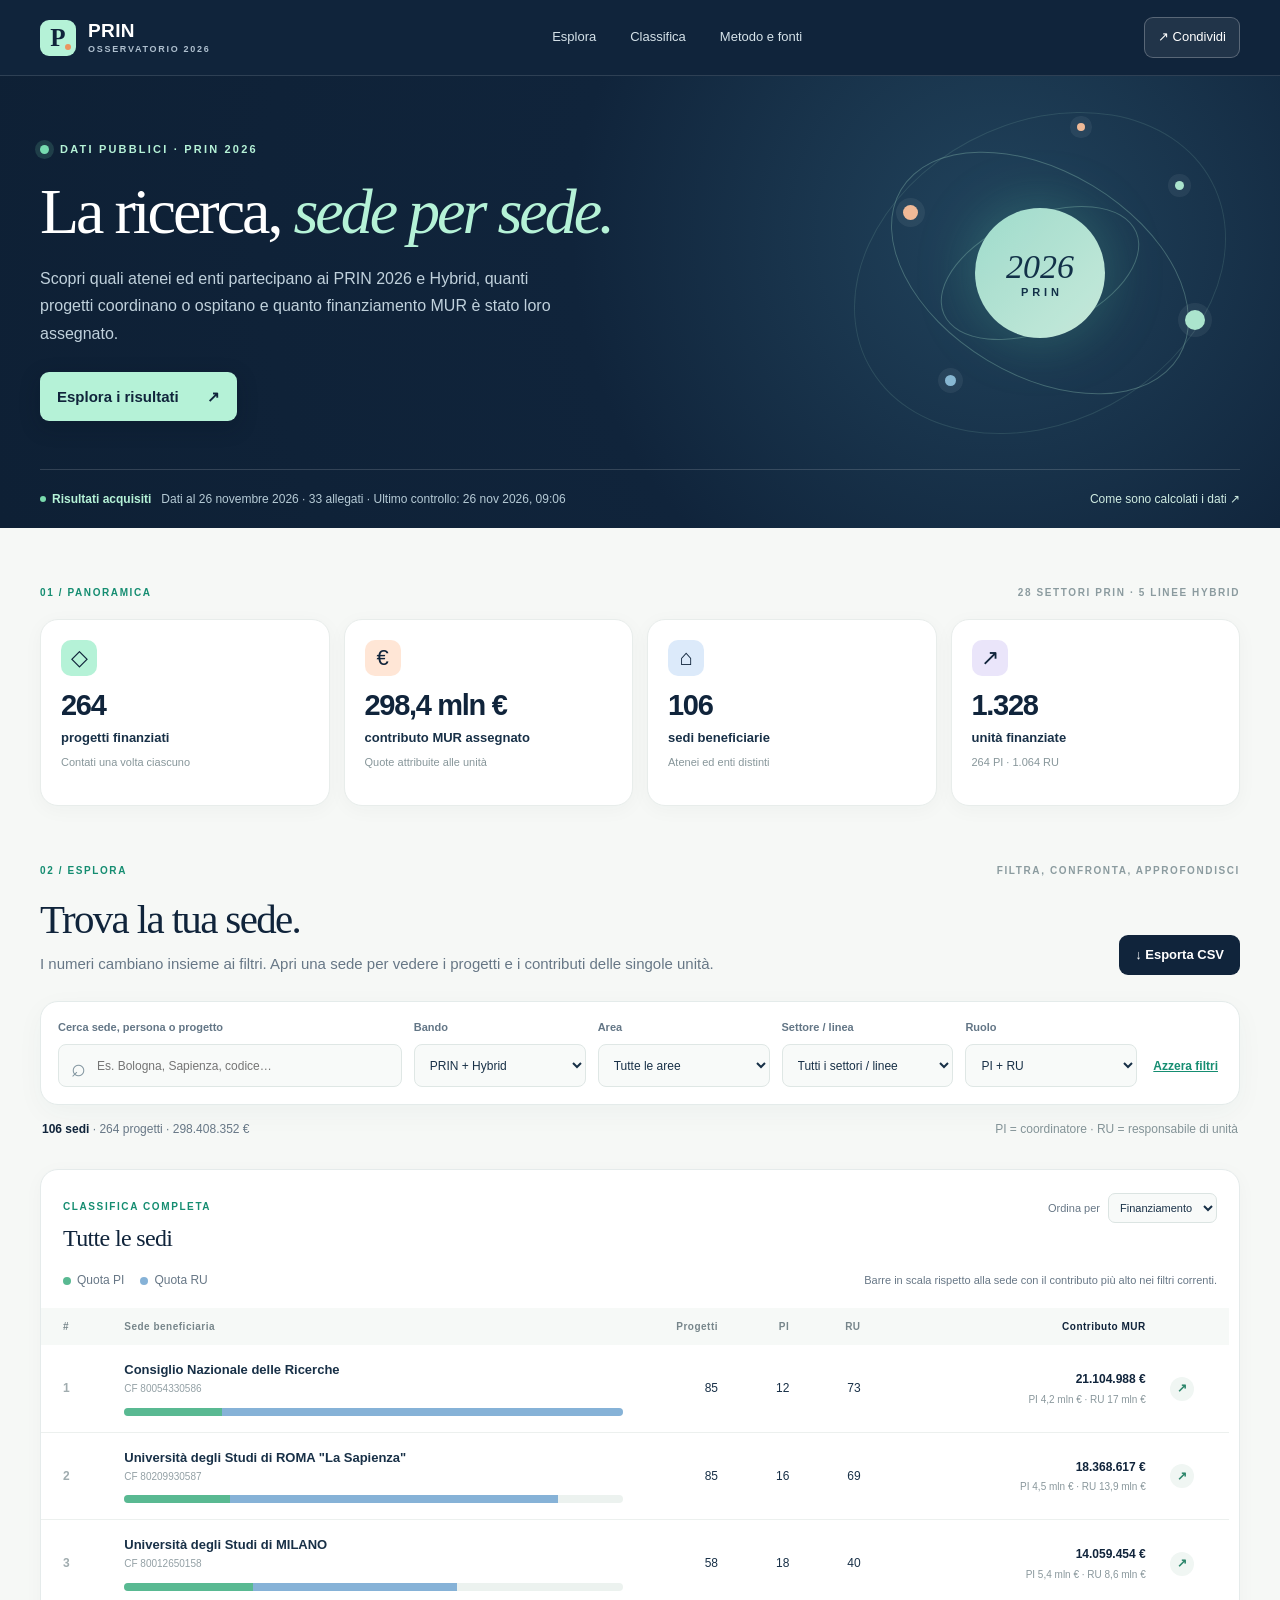
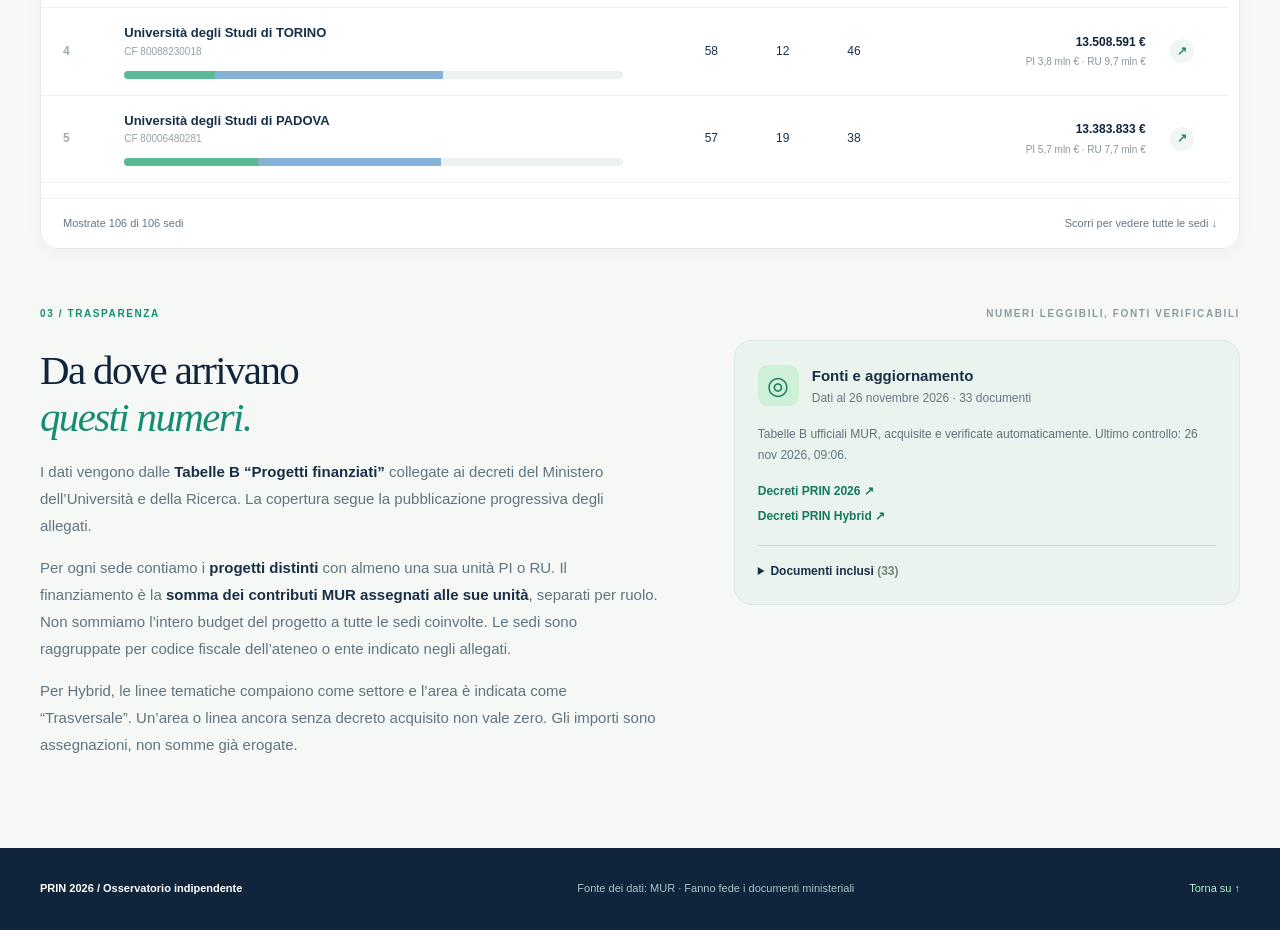
==== commit 083bec2c: "Add files via upload" ====
--- a/index.html
+++ b/index.html
@@ -49,7 +49,7 @@
       <div class="section-heading"><div><h2 id="explore-title">Trova la tua sede.</h2><p>I numeri cambiano insieme ai filtri. Apri una sede per vedere i progetti e i contributi delle singole unità.</p></div><button class="export-btn" type="button" id="exportBtn" disabled>↓ Esporta CSV</button></div>
 
       <div class="filters" aria-label="Filtri dei risultati">
-        <div class="search-wrap"><label for="search">Cerca sede, persona o progetto</label><div class="search-field"><span aria-hidden="true">⌕</span><input id="search" type="search" autocomplete="off" placeholder="Es. Bologna, Sapienza, codice…"></div></div>
+        <div class="search-wrap"><label for="search">Cerca sede, persona o progetto</label><div class="search-field"><span aria-hidden="true">⌕</span><input id="search" type="search" autocomplete="off" placeholder="Es. Bologna, Sapienza, codice…"><div class="suggest" id="suggest" role="listbox" aria-label="Suggerimenti di ricerca" hidden></div></div></div>
         <div class="filter-field"><label for="program">Bando</label><select id="program"><option value="all">PRIN + Hybrid</option><option value="ordinary">PRIN 2026</option><option value="hybrid">PRIN Hybrid</option></select></div>
         <div class="filter-field"><label for="area">Area</label><select id="area"><option value="all">Tutte le aree</option></select></div>
         <div class="filter-field"><label for="sector">Settore / linea</label><select id="sector"><option value="all">Tutti</option></select></div>
--- a/styles.css
+++ b/styles.css
@@ -40,3 +40,13 @@
 .bar-piece{flex-shrink:0}
 .table-scroll td{padding-top:16px;padding-bottom:16px}
 @media(max-width:520px){.ranking-guide{padding-left:16px;padding-right:16px}.list-foot{flex-wrap:wrap}.list-panel .panel-top{padding-left:16px;padding-right:16px}}
+
+/* Suggerimenti di ricerca (menu a tendina sotto il campo) */
+.suggest{position:absolute;left:0;right:0;top:calc(100% + 6px);z-index:30;background:#fff;border:1px solid #dfe7e5;border-radius:12px;box-shadow:0 14px 34px #25424a24;max-height:min(360px,60vh);overflow-y:auto;padding:6px}
+.suggest[hidden]{display:none}
+.sg-head{color:#637686;font-weight:750;font-size:11px;padding:8px 10px 4px}
+.sg-item{display:block;padding:8px 10px;border-radius:8px;cursor:pointer}
+.sg-item:hover,.sg-item.sg-active{background:#eaf5f1}
+.sg-main{color:var(--navy);font-size:13px;font-weight:650;line-height:1.35;overflow:hidden;text-overflow:ellipsis;white-space:nowrap}
+.sg-sub{color:var(--muted);font-size:11.5px;margin-top:1px;overflow:hidden;text-overflow:ellipsis;white-space:nowrap}
+.sg-item mark{background:#b5f2d780;color:inherit;border-radius:3px;padding:0 1px}
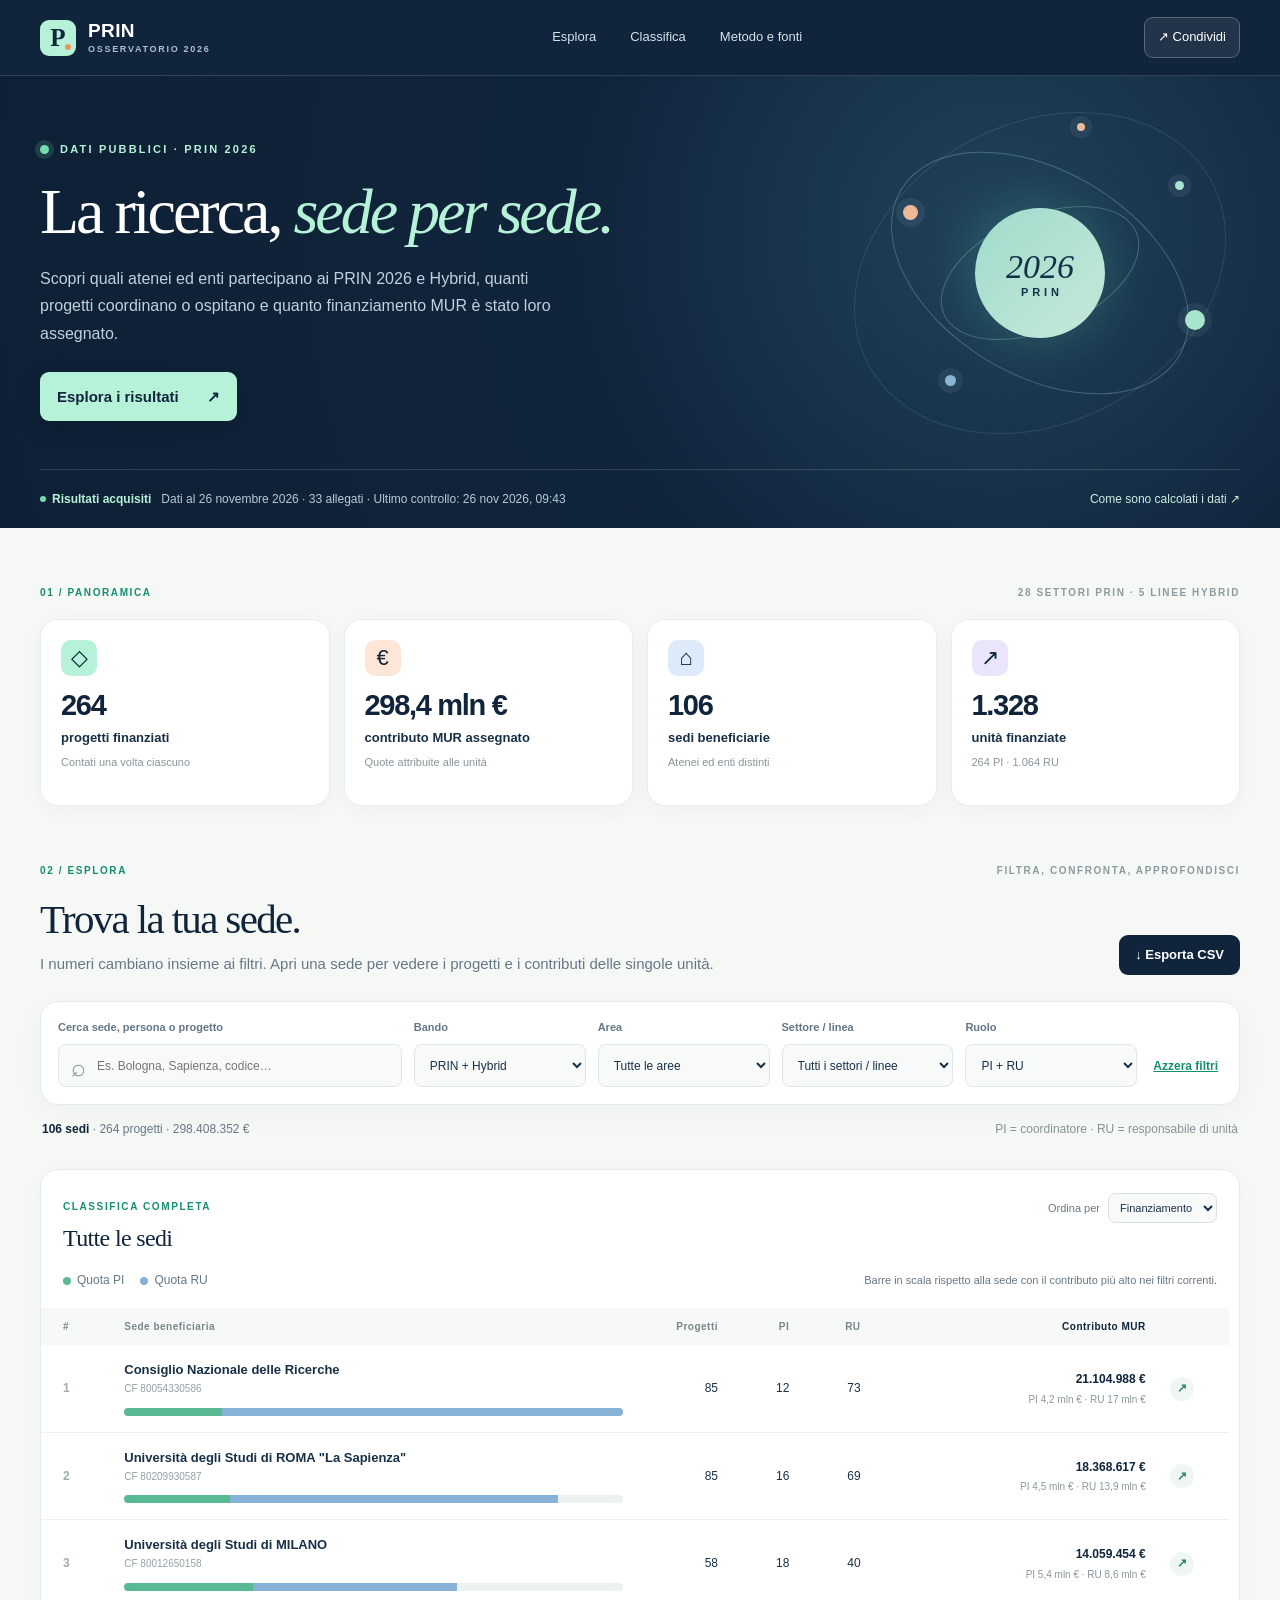
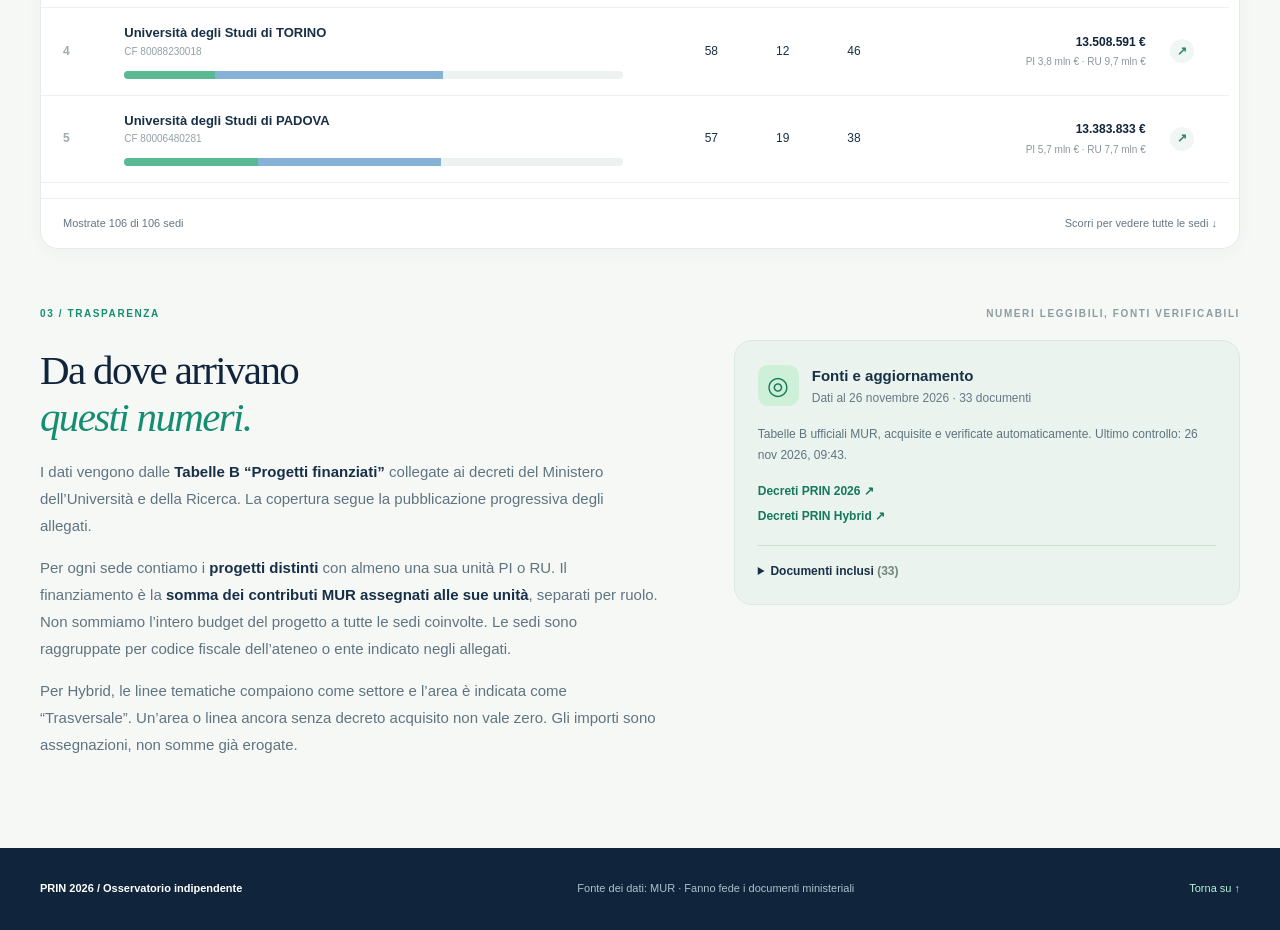
==== commit 90b7aa80: "Add files via upload" ====
--- a/index.html
+++ b/index.html
@@ -14,7 +14,7 @@
   <a class="skip" href="#esplora">Vai ai risultati</a>
   <header class="site-header">
     <div class="wrap nav-row">
-      <a class="brand" href="#inizio" aria-label="PRIN 2026, torna all'inizio"><span class="brand-mark">P<span class="brand-dot"></span></span><span>PRIN <small>OSSERVATORIO 2026</small></span></a>
+      <a class="brand" href="#inizio" aria-label="PRIN 2026, ricarica la pagina da capo"><span class="brand-mark">P<span class="brand-dot"></span></span><span>PRIN <small>OSSERVATORIO 2026</small></span></a>
       <nav aria-label="Navigazione principale"><a href="#esplora">Esplora</a><a href="#classifica">Classifica</a><a href="#metodo">Metodo e fonti</a></nav>
       <button class="nav-share" type="button" id="shareBtn" aria-label="Copia il link con i filtri correnti">↗ <span>Condividi</span></button>
     </div>
